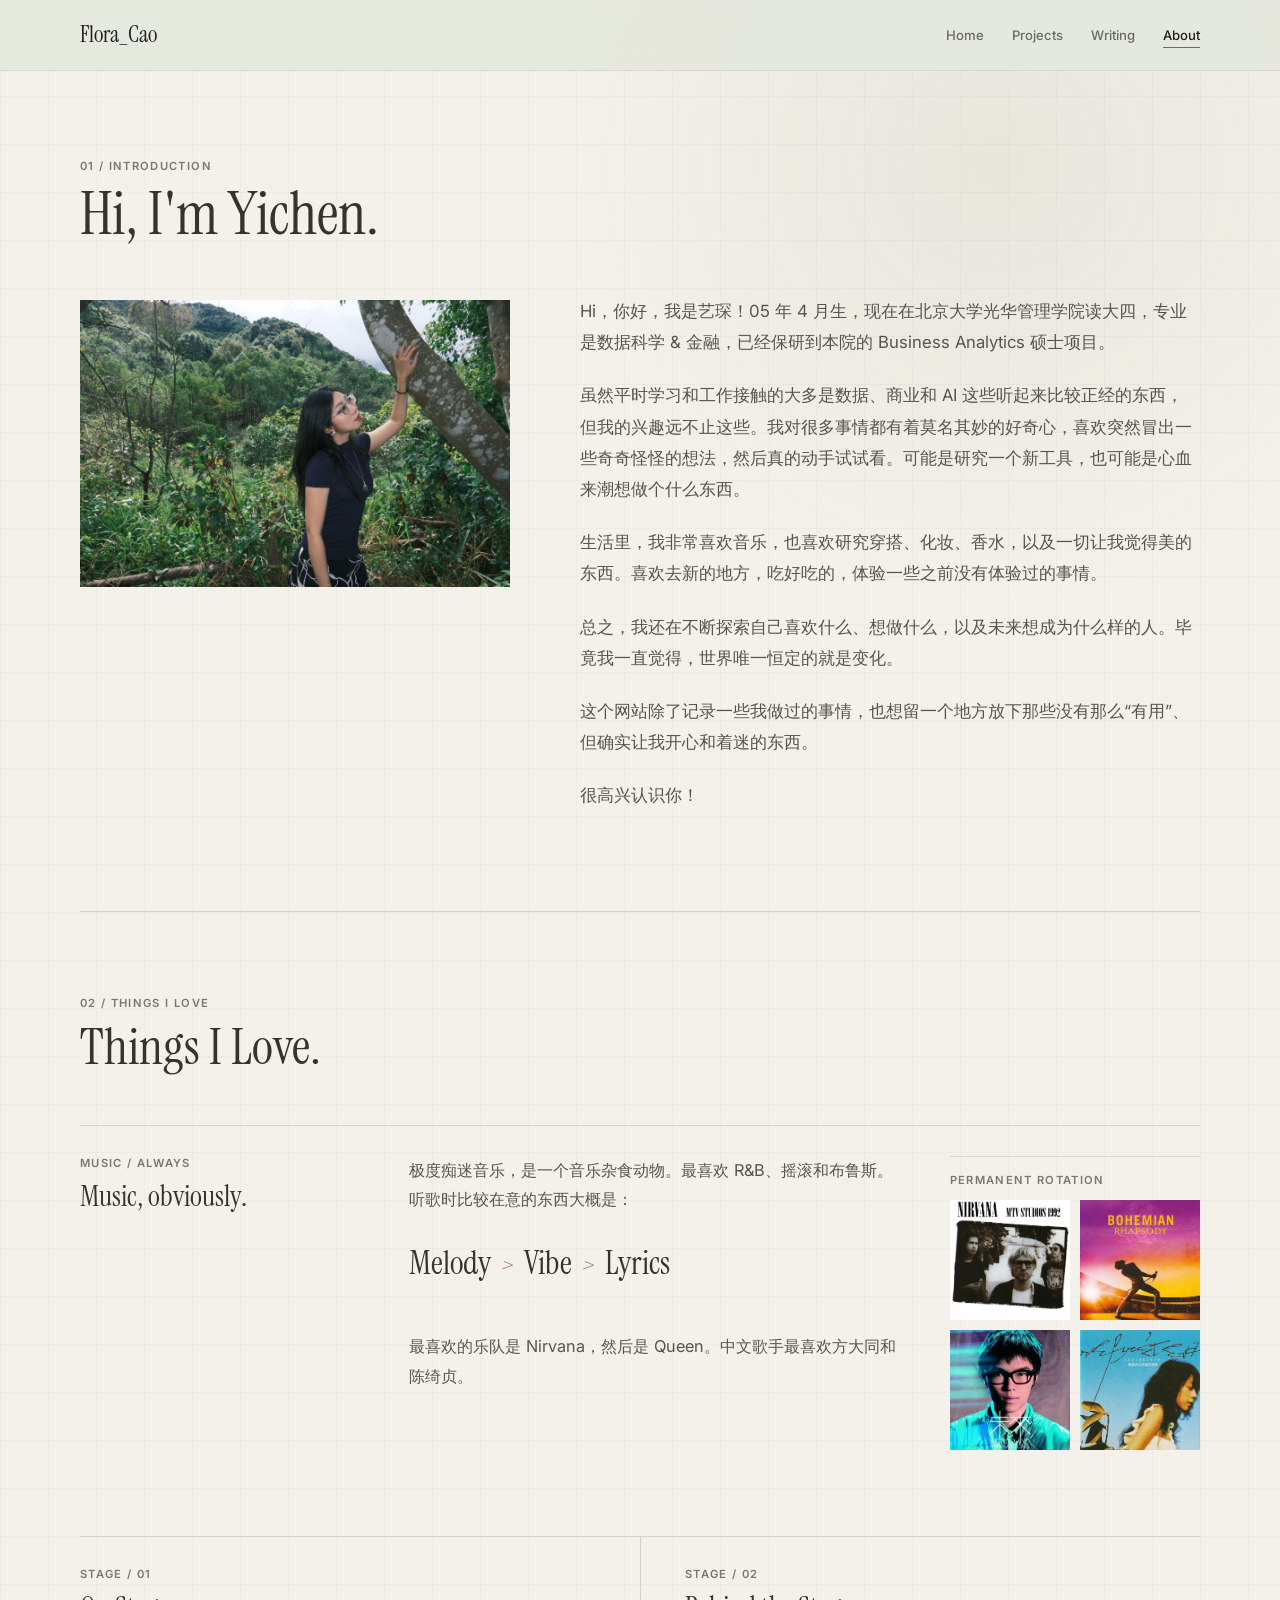
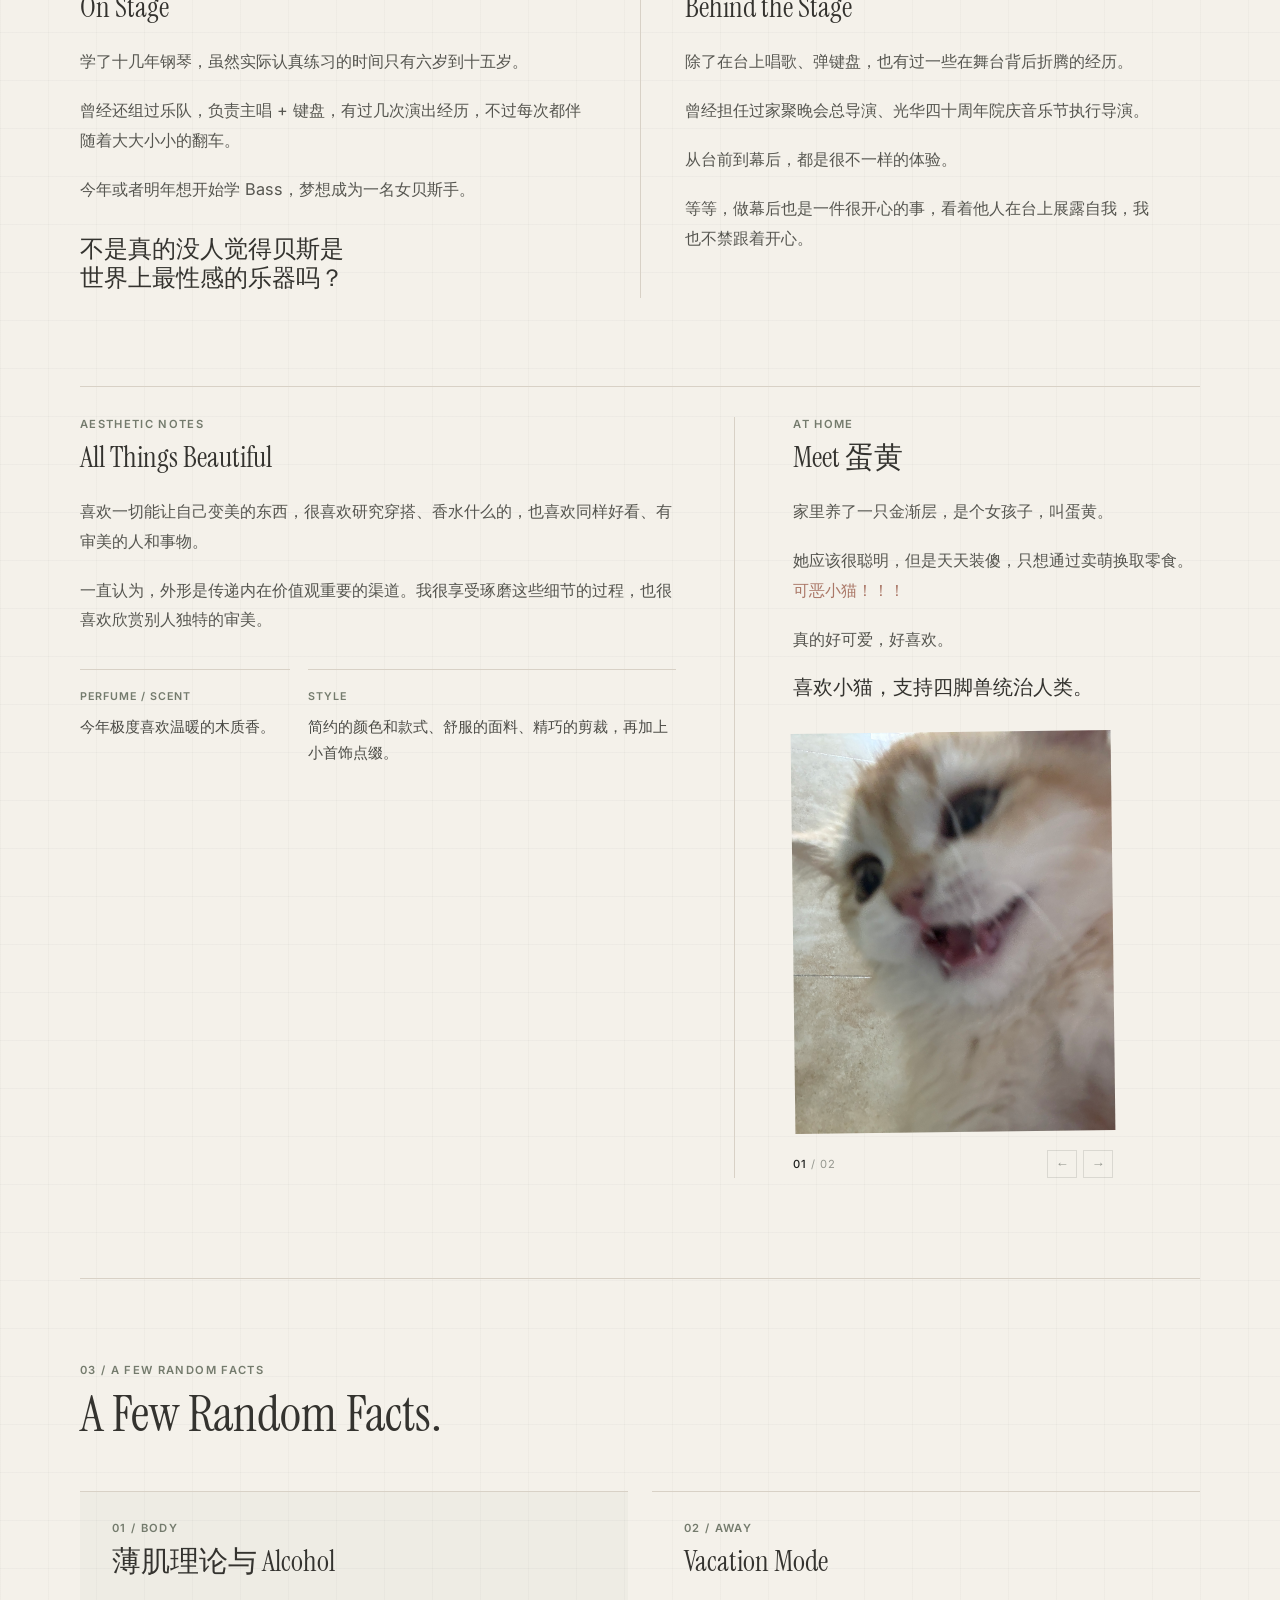
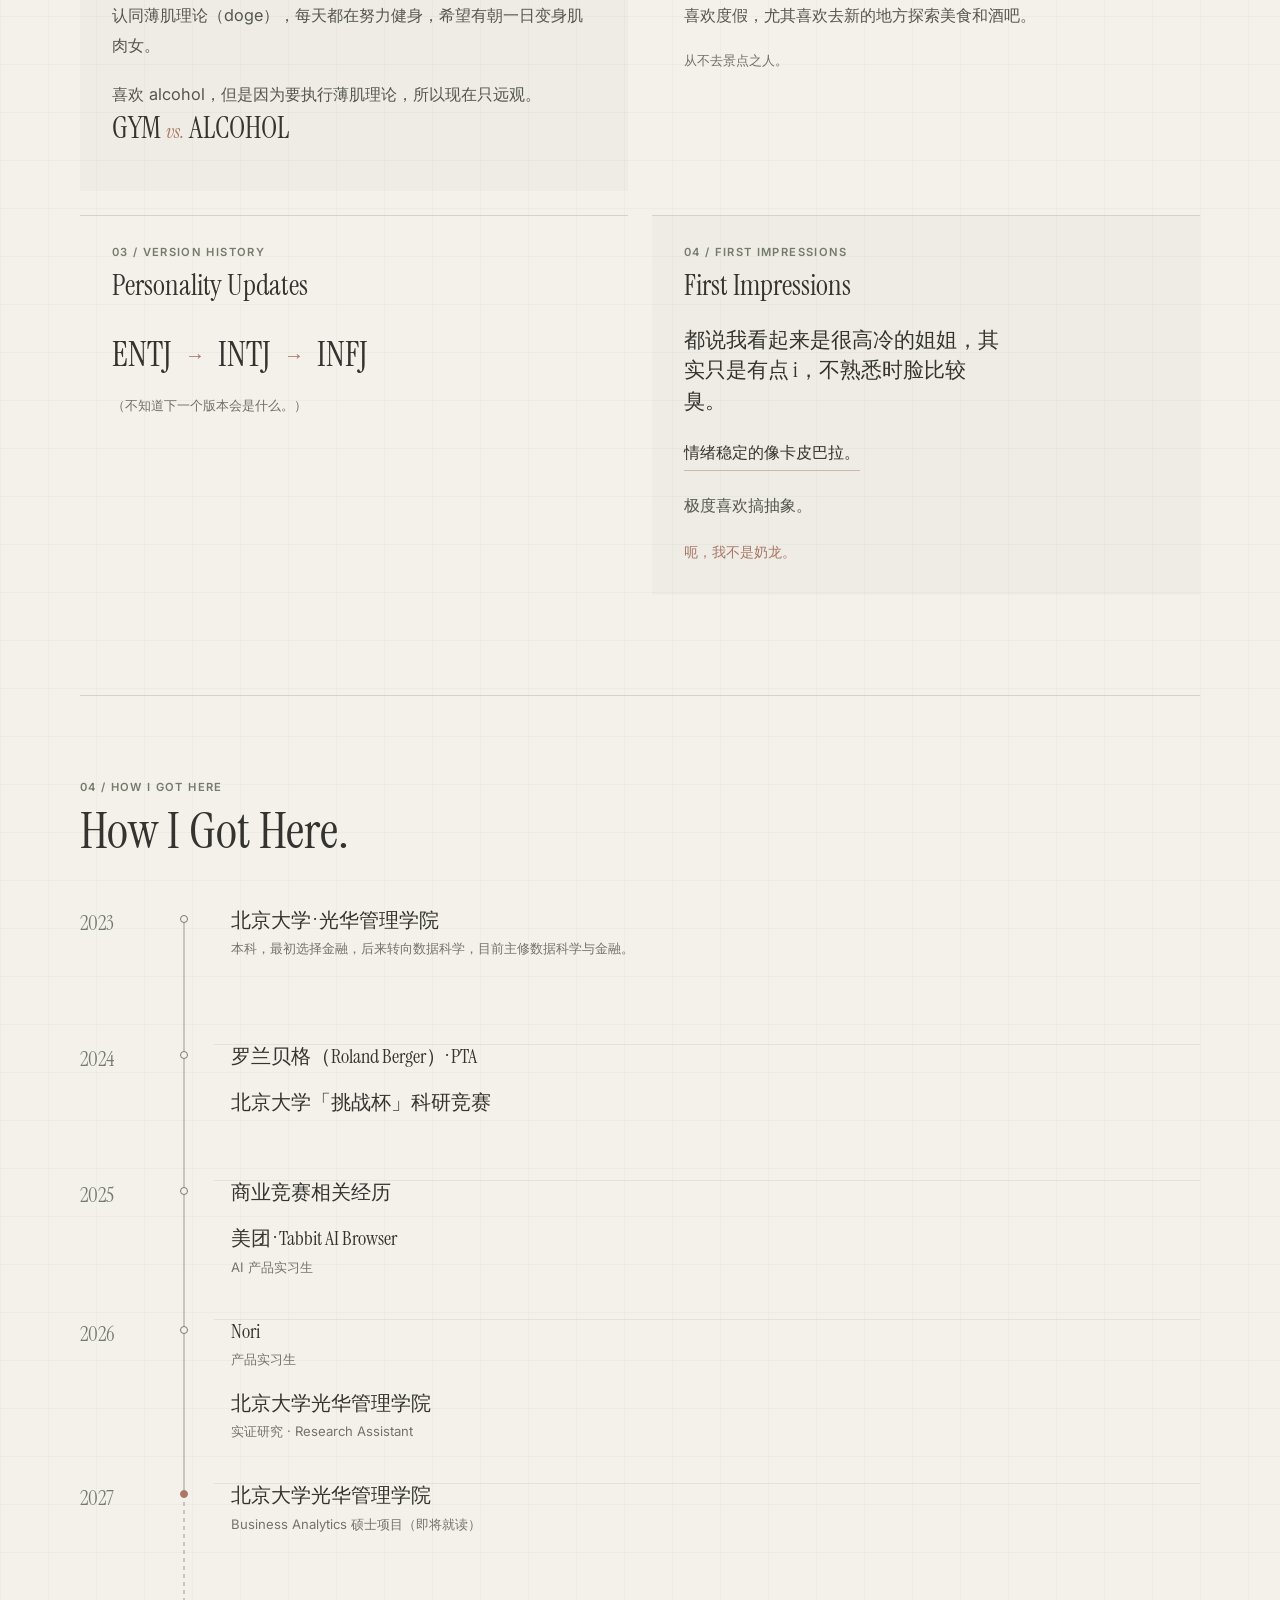
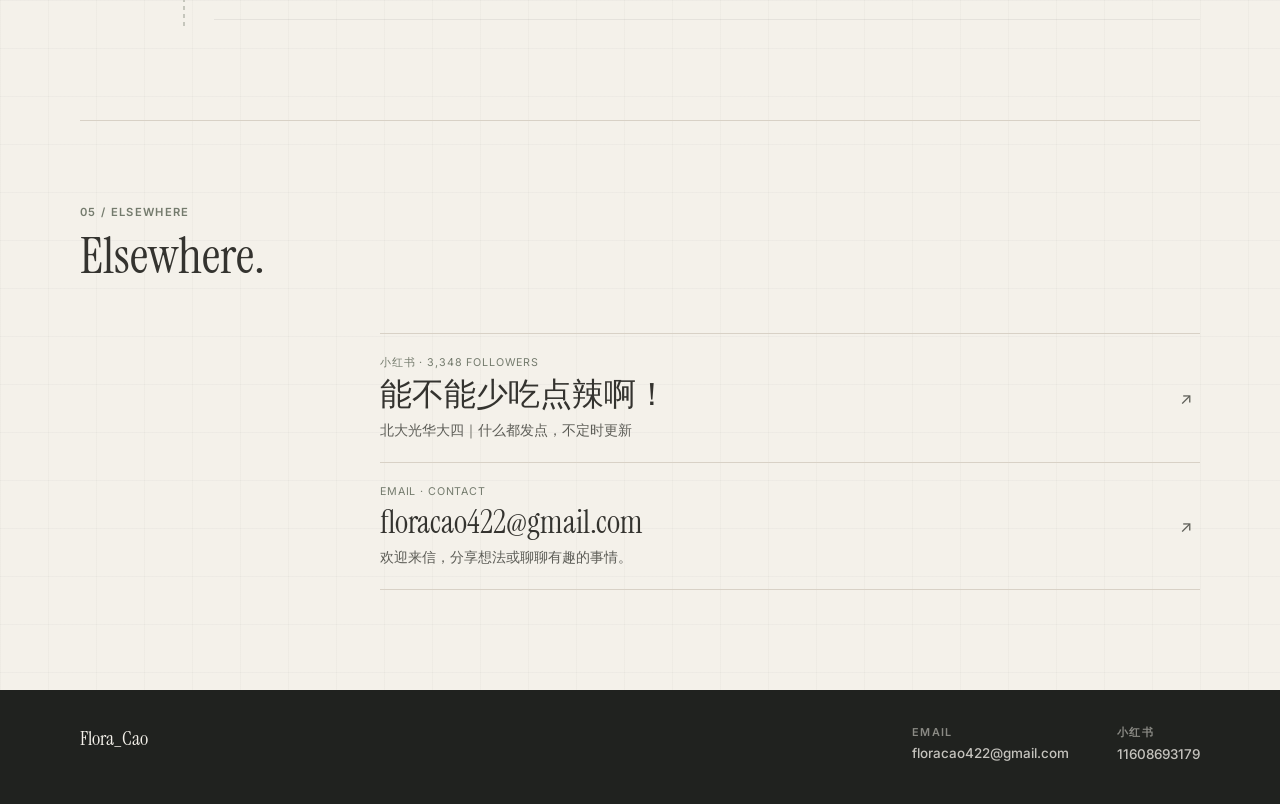
==== about/index.html @ dd3153c3 "Deploy floracc.cn" ====
<!DOCTYPE html><html lang="en"> <head><meta charset="UTF-8"><meta name="viewport" content="width=device-width, initial-scale=1.0"><meta name="generator" content="Astro v4.16.19"><title>About | Yichen Cao</title><meta name="description" content="Meet Yichen Cao: music, data, beauty, travel, and a very loved cat."><link rel="canonical" href="https://floracc.cn/about/"><meta property="og:title" content="About | Yichen Cao"><meta property="og:description" content="Meet Yichen Cao: music, data, beauty, travel, and a very loved cat."><meta property="og:type" content="website"><meta property="og:url" content="https://floracc.cn/about/"><meta name="twitter:card" content="summary_large_image"><link rel="preconnect" href="https://fonts.googleapis.com"><link rel="preconnect" href="https://fonts.gstatic.com" crossorigin><link href="https://fonts.googleapis.com/css2?family=Instrument+Serif:ital@0;1&family=Inter:wght@400;500;600&display=swap" rel="stylesheet"><link rel="stylesheet" href="/_astro/about.C0Lfsn6N.css">
<link rel="stylesheet" href="/_astro/about.BizyJ6Z-.css"><script type="module">document.querySelectorAll("[data-photo-stack]").forEach(e=>{if(e.dataset.ready)return;e.dataset.ready="true";const a=Array.from(e.querySelectorAll("[data-photo-index]")),n=e.querySelector("[data-current]");let t=0;const r=o=>{t=(o+a.length)%a.length,a.forEach((d,i)=>d.classList.toggle("active",i===t)),n&&(n.textContent=String(t+1).padStart(2,"0"))};e.querySelector(".stage")?.addEventListener("click",()=>r(t+1)),e.querySelector("[data-next]")?.addEventListener("click",()=>r(t+1)),e.querySelector("[data-previous]")?.addEventListener("click",()=>r(t-1)),e.addEventListener("keydown",o=>{o.key==="ArrowRight"&&r(t+1),o.key==="ArrowLeft"&&r(t-1)})});
</script></head> <body> <header class="site-header" data-astro-cid-3ef6ksr2> <div class="inner" data-astro-cid-3ef6ksr2> <a class="brand" href="/" aria-label="Flora Cao home" data-astro-cid-3ef6ksr2>Flora_Cao</a> <input id="nav-toggle" class="nav-toggle" type="checkbox" aria-label="Open navigation" data-astro-cid-3ef6ksr2> <label class="menu-button" for="nav-toggle" data-astro-cid-3ef6ksr2><span data-astro-cid-3ef6ksr2></span><span data-astro-cid-3ef6ksr2></span></label> <nav class="nav" aria-label="Primary navigation" data-astro-cid-3ef6ksr2> <a class="nav-link" href="/" data-astro-cid-3ef6ksr2>Home</a><a class="nav-link" href="/projects" data-astro-cid-3ef6ksr2>Projects</a><a class="nav-link" href="/notes" data-astro-cid-3ef6ksr2>Writing</a><a class="nav-link active" href="/about" data-astro-cid-3ef6ksr2>About</a> </nav> </div> </header>  <main>  <article class="about-page" data-astro-cid-kh7btl4r> <section class="page-section intro container has-photo" aria-labelledby="intro-title" data-astro-cid-kh7btl4r> <header class="section-head intro-head" data-astro-cid-kh7btl4r> <p class="section-index" data-astro-cid-kh7btl4r>01 / Introduction</p> <h1 id="intro-title" data-astro-cid-kh7btl4r>Hi, I'm Yichen.</h1> </header> <div class="intro-layout" data-astro-cid-kh7btl4r> <figure class="portrait" data-astro-cid-kh7btl4r><img src="/about/portrait.jpg" alt="艺琛在山林中的生活照" data-astro-cid-kh7btl4r></figure> <div class="intro-copy" data-astro-cid-kh7btl4r> <p data-astro-cid-kh7btl4r>Hi，你好，我是艺琛！05 年 4 月生，现在在北京大学光华管理学院读大四，专业是数据科学 &amp; 金融，已经保研到本院的 Business Analytics 硕士项目。</p> <p data-astro-cid-kh7btl4r>虽然平时学习和工作接触的大多是数据、商业和 AI 这些听起来比较正经的东西，但我的兴趣远不止这些。我对很多事情都有着莫名其妙的好奇心，喜欢突然冒出一些奇奇怪怪的想法，然后真的动手试试看。可能是研究一个新工具，也可能是心血来潮想做个什么东西。</p> <p data-astro-cid-kh7btl4r>生活里，我非常喜欢音乐，也喜欢研究穿搭、化妆、香水，以及一切让我觉得美的东西。喜欢去新的地方，吃好吃的，体验一些之前没有体验过的事情。</p> <p data-astro-cid-kh7btl4r>总之，我还在不断探索自己喜欢什么、想做什么，以及未来想成为什么样的人。毕竟我一直觉得，世界唯一恒定的就是变化。</p> <p data-astro-cid-kh7btl4r>这个网站除了记录一些我做过的事情，也想留一个地方放下那些没有那么“有用”、但确实让我开心和着迷的东西。</p> <p data-astro-cid-kh7btl4r>很高兴认识你！</p> </div> </div> </section> <section class="page-section loves container" aria-labelledby="loves-title" data-astro-cid-kh7btl4r> <header class="section-head" data-astro-cid-kh7btl4r> <p class="section-index" data-astro-cid-kh7btl4r>02 / Things I Love</p> <h2 id="loves-title" data-astro-cid-kh7btl4r>Things I Love.</h2> </header> <section class="content-group music-group" aria-labelledby="music-title" data-astro-cid-kh7btl4r> <div class="group-title" data-astro-cid-kh7btl4r><p class="sub-label" data-astro-cid-kh7btl4r>Music / Always</p><h3 id="music-title" data-astro-cid-kh7btl4r>Music, obviously.</h3></div> <div class="music-copy body-copy" data-astro-cid-kh7btl4r> <p data-astro-cid-kh7btl4r>极度痴迷音乐，是一个音乐杂食动物。最喜欢 R&amp;B、摇滚和布鲁斯。听歌时比较在意的东西大概是：</p> <p class="music-order" data-astro-cid-kh7btl4r><span data-astro-cid-kh7btl4r>Melody</span><i data-astro-cid-kh7btl4r>&gt;</i><span data-astro-cid-kh7btl4r>Vibe</span><i data-astro-cid-kh7btl4r>&gt;</i><span data-astro-cid-kh7btl4r>Lyrics</span></p> <p data-astro-cid-kh7btl4r>最喜欢的乐队是 Nirvana，然后是 Queen。中文歌手最喜欢方大同和陈绮贞。</p> </div> <div class="album-collection" aria-label="Favorite album covers" data-astro-cid-kh7btl4r> <p class="sub-label" data-astro-cid-kh7btl4r>Permanent Rotation</p> <div class="album-grid" data-astro-cid-kh7btl4r> <img src="/about/albums/nirvana-mtv-studios.jpg" alt="Nirvana MTV Studios 1992 专辑封面" loading="lazy" data-astro-cid-kh7btl4r><img src="/about/albums/queen-bohemian-rhapsody.jpg" alt="Queen Bohemian Rhapsody 专辑封面" loading="lazy" data-astro-cid-kh7btl4r><img src="/about/albums/khalil-fong-wonderland.jpg" alt="方大同《未来》专辑封面" loading="lazy" data-astro-cid-kh7btl4r><img src="/about/albums/cheer-chen-adventure.jpg" alt="陈绮贞《华丽的冒险》专辑封面" loading="lazy" data-astro-cid-kh7btl4r> </div> </div> </section> <div class="content-group stage-group" data-astro-cid-kh7btl4r> <article class="stage-story" data-astro-cid-kh7btl4r> <p class="sub-label" data-astro-cid-kh7btl4r>Stage / 01</p><h3 data-astro-cid-kh7btl4r>On Stage</h3> <div class="body-copy" data-astro-cid-kh7btl4r> <p data-astro-cid-kh7btl4r>学了十几年钢琴，虽然实际认真练习的时间只有六岁到十五岁。</p> <p data-astro-cid-kh7btl4r>曾经还组过乐队，负责主唱 + 键盘，有过几次演出经历，不过每次都伴随着大大小小的翻车。</p> <p data-astro-cid-kh7btl4r>今年或者明年想开始学 Bass，梦想成为一名女贝斯手。</p> <blockquote data-astro-cid-kh7btl4r>不是真的没人觉得贝斯是世界上最性感的乐器吗？</blockquote> </div> </article> <article class="stage-story" data-astro-cid-kh7btl4r> <p class="sub-label" data-astro-cid-kh7btl4r>Stage / 02</p><h3 data-astro-cid-kh7btl4r>Behind the Stage</h3> <div class="body-copy" data-astro-cid-kh7btl4r> <p data-astro-cid-kh7btl4r>除了在台上唱歌、弹键盘，也有过一些在舞台背后折腾的经历。</p> <p data-astro-cid-kh7btl4r>曾经担任过家聚晚会总导演、光华四十周年院庆音乐节执行导演。</p> <p data-astro-cid-kh7btl4r>从台前到幕后，都是很不一样的体验。</p> <p data-astro-cid-kh7btl4r>等等，做幕后也是一件很开心的事，看着他人在台上展露自我，我也不禁跟着开心。</p> </div> </article> </div> <div class="content-group beauty-cat-group" data-astro-cid-kh7btl4r> <section class="beauty" aria-labelledby="beauty-title" data-astro-cid-kh7btl4r> <p class="sub-label" data-astro-cid-kh7btl4r>Aesthetic Notes</p><h3 id="beauty-title" data-astro-cid-kh7btl4r>All Things Beautiful</h3> <div class="body-copy beauty-copy" data-astro-cid-kh7btl4r> <p data-astro-cid-kh7btl4r>喜欢一切能让自己变美的东西，很喜欢研究穿搭、香水什么的，也喜欢同样好看、有审美的人和事物。</p> <p data-astro-cid-kh7btl4r>一直认为，外形是传递内在价值观重要的渠道。我很享受琢磨这些细节的过程，也很喜欢欣赏别人独特的审美。</p> </div> <div class="preferences" data-astro-cid-kh7btl4r> <article class="preference" data-astro-cid-kh7btl4r><small data-astro-cid-kh7btl4r>Perfume / Scent</small><p data-astro-cid-kh7btl4r>今年极度喜欢温暖的木质香。</p></article> <article class="preference" data-astro-cid-kh7btl4r><small data-astro-cid-kh7btl4r>Style</small><p data-astro-cid-kh7btl4r>简约的颜色和款式、舒服的面料、精巧的剪裁，再加上小首饰点缀。</p></article> </div> </section> <section class="danhuang has-photo" aria-labelledby="danhuang-title" data-astro-cid-kh7btl4r> <p class="sub-label" data-astro-cid-kh7btl4r>At Home</p><h3 id="danhuang-title" data-astro-cid-kh7btl4r>Meet 蛋黄</h3> <div class="body-copy cat-copy" data-astro-cid-kh7btl4r> <p data-astro-cid-kh7btl4r>家里养了一只金渐层，是个女孩子，叫蛋黄。</p> <p data-astro-cid-kh7btl4r>她应该很聪明，但是天天装傻，只想通过卖萌换取零食。<strong class="inline-note" data-astro-cid-kh7btl4r>可恶小猫！！！</strong></p> <p data-astro-cid-kh7btl4r>真的好可爱，好喜欢。</p> <p class="cat-rule" data-astro-cid-kh7btl4r>喜欢小猫，支持四脚兽统治人类。</p> </div> <div class="cat-photos" data-astro-cid-kh7btl4r><figure class="photo-stack" data-photo-stack tabindex="-1" aria-label="蛋黄的照片" data-astro-cid-hcn5g4pi><button class="stage" type="button" aria-label="下一张蛋黄的照片" data-astro-cid-hcn5g4pi><img src="/about/danhuang-01.jpg" alt="金渐层猫咪蛋黄对着镜头张嘴的萌照" loading="eager" class="active" data-photo-index="0" data-astro-cid-hcn5g4pi><img src="/about/danhuang-02.jpg" alt="蛋黄睁着圆圆眼睛看向镜头" loading="eager" data-photo-index="1" data-astro-cid-hcn5g4pi></button><figcaption data-astro-cid-hcn5g4pi><span data-astro-cid-hcn5g4pi><b data-current data-astro-cid-hcn5g4pi>01</b> / 02</span><span class="controls" data-astro-cid-hcn5g4pi><button type="button" data-previous aria-label="上一张蛋黄的照片" data-astro-cid-hcn5g4pi>←</button><button type="button" data-next aria-label="下一张蛋黄的照片" data-astro-cid-hcn5g4pi>→</button></span></figcaption></figure></div> </section> </div> </section> <section class="page-section facts container" aria-labelledby="facts-title" data-astro-cid-kh7btl4r> <header class="section-head" data-astro-cid-kh7btl4r><p class="section-index" data-astro-cid-kh7btl4r>03 / A Few Random Facts</p><h2 id="facts-title" data-astro-cid-kh7btl4r>A Few Random Facts.</h2></header> <div class="facts-grid" data-astro-cid-kh7btl4r> <article class="fact" data-astro-cid-kh7btl4r> <p class="sub-label" data-astro-cid-kh7btl4r>01 / Body</p><h3 data-astro-cid-kh7btl4r>薄肌理论与 Alcohol</h3> <div class="body-copy" data-astro-cid-kh7btl4r><p data-astro-cid-kh7btl4r>认同薄肌理论（doge），每天都在努力健身，希望有朝一日变身肌肉女。</p><p data-astro-cid-kh7btl4r>喜欢 alcohol，但是因为要执行薄肌理论，所以现在只远观。</p></div> <p class="contrast" data-astro-cid-kh7btl4r>GYM <i data-astro-cid-kh7btl4r>vs.</i> ALCOHOL</p> </article> <article class="fact" data-astro-cid-kh7btl4r> <p class="sub-label" data-astro-cid-kh7btl4r>02 / Away</p><h3 data-astro-cid-kh7btl4r>Vacation Mode</h3> <div class="body-copy" data-astro-cid-kh7btl4r><p data-astro-cid-kh7btl4r>喜欢度假，尤其喜欢去新的地方探索美食和酒吧。</p><p class="aside-note" data-astro-cid-kh7btl4r>从不去景点之人。</p></div> </article> <article class="fact" data-astro-cid-kh7btl4r> <p class="sub-label" data-astro-cid-kh7btl4r>03 / Version History</p><h3 data-astro-cid-kh7btl4r>Personality Updates</h3> <div class="mbti" aria-label="MBTI version history" data-astro-cid-kh7btl4r><span data-astro-cid-kh7btl4r>ENTJ</span><i data-astro-cid-kh7btl4r>→</i><span data-astro-cid-kh7btl4r>INTJ</span><i data-astro-cid-kh7btl4r>→</i><span data-astro-cid-kh7btl4r>INFJ</span></div> <p class="aside-note" data-astro-cid-kh7btl4r>（不知道下一个版本会是什么。）</p> </article> <article class="fact" data-astro-cid-kh7btl4r> <p class="sub-label" data-astro-cid-kh7btl4r>04 / First Impressions</p><h3 data-astro-cid-kh7btl4r>First Impressions</h3> <p class="big-fact" data-astro-cid-kh7btl4r>都说我看起来是很高冷的姐姐，其实只是有点 i，不熟悉时脸比较臭。</p> <div class="body-copy" data-astro-cid-kh7btl4r><p class="calm" data-astro-cid-kh7btl4r>情绪稳定的像卡皮巴拉。</p><p data-astro-cid-kh7btl4r>极度喜欢搞抽象。</p><p class="aside-note clay-note" data-astro-cid-kh7btl4r>呃，我不是奶龙。</p></div> </article> </div> </section> <section class="page-section journey container" aria-labelledby="journey-title" data-astro-cid-kh7btl4r> <header class="section-head" data-astro-cid-kh7btl4r><p class="section-index" data-astro-cid-kh7btl4r>04 / How I Got Here</p><h2 id="journey-title" data-astro-cid-kh7btl4r>How I Got Here.</h2></header> <ol class="timeline" data-astro-cid-kh7btl4r> <li data-astro-cid-kh7btl4r> <time data-astro-cid-kh7btl4r>2023</time><div class="axis" data-astro-cid-kh7btl4r><span data-astro-cid-kh7btl4r></span></div> <div class="timeline-entries" data-astro-cid-kh7btl4r><div class="timeline-entry" data-astro-cid-kh7btl4r><strong data-astro-cid-kh7btl4r>北京大学 · 光华管理学院</strong><span data-astro-cid-kh7btl4r>本科，最初选择金融，后来转向数据科学，目前主修数据科学与金融。</span></div></div> </li><li data-astro-cid-kh7btl4r> <time data-astro-cid-kh7btl4r>2024</time><div class="axis" data-astro-cid-kh7btl4r><span data-astro-cid-kh7btl4r></span></div> <div class="timeline-entries" data-astro-cid-kh7btl4r><div class="timeline-entry" data-astro-cid-kh7btl4r><strong data-astro-cid-kh7btl4r>罗兰贝格（Roland Berger）· PTA</strong></div><div class="timeline-entry" data-astro-cid-kh7btl4r><strong data-astro-cid-kh7btl4r>北京大学「挑战杯」科研竞赛</strong></div></div> </li><li data-astro-cid-kh7btl4r> <time data-astro-cid-kh7btl4r>2025</time><div class="axis" data-astro-cid-kh7btl4r><span data-astro-cid-kh7btl4r></span></div> <div class="timeline-entries" data-astro-cid-kh7btl4r><div class="timeline-entry" data-astro-cid-kh7btl4r><strong data-astro-cid-kh7btl4r>商业竞赛相关经历</strong></div><div class="timeline-entry" data-astro-cid-kh7btl4r><strong data-astro-cid-kh7btl4r>美团 · Tabbit AI Browser</strong><span data-astro-cid-kh7btl4r>AI 产品实习生</span></div></div> </li><li data-astro-cid-kh7btl4r> <time data-astro-cid-kh7btl4r>2026</time><div class="axis" data-astro-cid-kh7btl4r><span data-astro-cid-kh7btl4r></span></div> <div class="timeline-entries" data-astro-cid-kh7btl4r><div class="timeline-entry" data-astro-cid-kh7btl4r><strong data-astro-cid-kh7btl4r>Nori</strong><span data-astro-cid-kh7btl4r>产品实习生</span></div><div class="timeline-entry" data-astro-cid-kh7btl4r><strong data-astro-cid-kh7btl4r>北京大学光华管理学院</strong><span data-astro-cid-kh7btl4r>实证研究 · Research Assistant</span></div></div> </li><li class="future" data-astro-cid-kh7btl4r> <time data-astro-cid-kh7btl4r>2027</time><div class="axis" data-astro-cid-kh7btl4r><span data-astro-cid-kh7btl4r></span></div> <div class="timeline-entries" data-astro-cid-kh7btl4r><div class="timeline-entry" data-astro-cid-kh7btl4r><strong data-astro-cid-kh7btl4r>北京大学光华管理学院</strong><span data-astro-cid-kh7btl4r>Business Analytics 硕士项目（即将就读）</span></div></div> </li> </ol> </section> <section class="page-section elsewhere container" aria-labelledby="elsewhere-title" data-astro-cid-kh7btl4r> <header class="section-head" data-astro-cid-kh7btl4r><p class="section-index" data-astro-cid-kh7btl4r>05 / Elsewhere</p><h2 id="elsewhere-title" data-astro-cid-kh7btl4r>Elsewhere.</h2></header> <div class="contact-list" data-astro-cid-kh7btl4r> <a href="https://xhslink.cn/o/1gi1os776d2" target="_blank" rel="noopener noreferrer" aria-label="在小红书查看能不能少吃点辣啊！的主页" data-astro-cid-kh7btl4r><span data-astro-cid-kh7btl4r><small data-astro-cid-kh7btl4r>小红书 · 3,348 followers</small><strong data-astro-cid-kh7btl4r>能不能少吃点辣啊！</strong><em data-astro-cid-kh7btl4r>北大光华大四｜什么都发点，不定时更新</em></span><i aria-hidden="true" data-astro-cid-kh7btl4r>↗</i></a> <a href="mailto:floracao422@gmail.com" aria-label="发送邮件到 floracao422@gmail.com" data-astro-cid-kh7btl4r><span data-astro-cid-kh7btl4r><small data-astro-cid-kh7btl4r>Email · Contact</small><strong data-astro-cid-kh7btl4r>floracao422@gmail.com</strong><em data-astro-cid-kh7btl4r>欢迎来信，分享想法或聊聊有趣的事情。</em></span><i aria-hidden="true" data-astro-cid-kh7btl4r>↗</i></a> </div> </section> </article>  </main> <footer class="site-footer" data-astro-cid-sz7xmlte> <div class="inner" data-astro-cid-sz7xmlte> <p data-astro-cid-sz7xmlte>Flora_Cao</p> <div class="contacts" aria-label="Contact links" data-astro-cid-sz7xmlte> <a href="mailto:floracao422@gmail.com" data-astro-cid-sz7xmlte> <span data-astro-cid-sz7xmlte>Email</span> <strong data-astro-cid-sz7xmlte>floracao422@gmail.com</strong> </a> <a href="https://xhslink.cn/o/1gi1os776d2" target="_blank" rel="noopener noreferrer" data-astro-cid-sz7xmlte> <span data-astro-cid-sz7xmlte>小红书</span> <strong data-astro-cid-sz7xmlte>11608693179</strong> </a> </div> </div> </footer>  </body></html>
---- _astro/about.C0Lfsn6N.css ----
.photo-stack[data-astro-cid-hcn5g4pi]{margin:0}.stage[data-astro-cid-hcn5g4pi]{position:relative;width:100%;aspect-ratio:4 / 5;padding:0;border:0;background:transparent;cursor:pointer}img[data-astro-cid-hcn5g4pi]{position:absolute;inset:0;width:100%;height:100%;object-fit:cover;opacity:0;transform:translate(8px,4px) rotate(1.2deg);transition:opacity .22s ease,transform .22s ease}img[data-astro-cid-hcn5g4pi].active{z-index:1;opacity:1;transform:translate(0) rotate(-.7deg)}figcaption[data-astro-cid-hcn5g4pi]{display:flex;align-items:center;justify-content:space-between;margin-top:14px;color:var(--text-tertiary);font-size:.7rem;letter-spacing:.08em}figcaption[data-astro-cid-hcn5g4pi] b[data-astro-cid-hcn5g4pi]{color:var(--text-primary);font-weight:500}.controls[data-astro-cid-hcn5g4pi]{display:flex;gap:6px}.controls[data-astro-cid-hcn5g4pi] button[data-astro-cid-hcn5g4pi]{width:30px;height:28px;border:1px solid var(--line);background:transparent;color:inherit;cursor:pointer;transition:color .18s ease,border-color .18s ease}.controls[data-astro-cid-hcn5g4pi] button[data-astro-cid-hcn5g4pi]:hover,.controls[data-astro-cid-hcn5g4pi] button[data-astro-cid-hcn5g4pi]:focus-visible,.stage[data-astro-cid-hcn5g4pi]:focus-visible{color:var(--text-primary);border-color:var(--accent);outline:none}@media (prefers-reduced-motion: reduce){img[data-astro-cid-hcn5g4pi]{transition:none}}.about-page[data-astro-cid-kh7btl4r]{--paper:#f5f1e9;--ink:#34332f;--sage:#747b6d;--clay:#aa7767;--divider:#d8d1c6;--panel:rgba(133,140,124,.055);color:var(--ink);overflow:hidden}.about-page[data-astro-cid-kh7btl4r] [data-astro-cid-kh7btl4r]:is(h1,h2,h3,blockquote,.music-order,.contrast,.mbti,.timeline time,.timeline-entry strong,.contact-list strong){font-family:var(--font-serif);font-weight:400}.about-page[data-astro-cid-kh7btl4r] [data-astro-cid-kh7btl4r]:is(h1,h2,h3,p){margin-top:0}.page-section[data-astro-cid-kh7btl4r]{padding:84px 0 100px;border-top:1px solid var(--divider)}.intro[data-astro-cid-kh7btl4r]{padding-top:88px;border-top:0}.section-head[data-astro-cid-kh7btl4r]{display:block;margin-bottom:52px}.section-index[data-astro-cid-kh7btl4r],.sub-label[data-astro-cid-kh7btl4r]{color:var(--sage);font-size:.7rem;font-weight:600;letter-spacing:.12em;text-transform:uppercase}.section-index[data-astro-cid-kh7btl4r]{margin-bottom:11px}.section-head[data-astro-cid-kh7btl4r] [data-astro-cid-kh7btl4r]:is(h1,h2){margin:0;font-size:clamp(2.45rem,4vw,3.35rem);line-height:1}.intro-head[data-astro-cid-kh7btl4r] [data-astro-cid-kh7btl4r]:is(h1,h2){font-size:clamp(2.85rem,4.7vw,3.8rem)}h3[data-astro-cid-kh7btl4r]{margin:9px 0 24px;font-size:clamp(1.55rem,2.25vw,1.95rem);line-height:1.08}.body-copy[data-astro-cid-kh7btl4r]{color:#565650;font-size:1.02rem;line-height:1.82}.body-copy[data-astro-cid-kh7btl4r] p[data-astro-cid-kh7btl4r]{margin-bottom:1.18em}.body-copy[data-astro-cid-kh7btl4r] p[data-astro-cid-kh7btl4r]:last-child{margin-bottom:0}.content-group[data-astro-cid-kh7btl4r]{border-top:1px solid var(--divider)}.intro-layout[data-astro-cid-kh7btl4r]{display:grid;grid-template-columns:minmax(100px,.22fr) minmax(0,1fr);gap:42px}.intro-copy[data-astro-cid-kh7btl4r]{grid-column:2;max-width:820px;color:#55554f;font-size:1.05rem;line-height:1.86}.intro-copy[data-astro-cid-kh7btl4r] p[data-astro-cid-kh7btl4r]{margin-bottom:1.3em}.intro-copy[data-astro-cid-kh7btl4r] p[data-astro-cid-kh7btl4r]:last-child{margin-bottom:0}.portrait[data-astro-cid-kh7btl4r]{grid-column:1;grid-row:1;max-width:430px;margin:4px 0 0}.portrait[data-astro-cid-kh7btl4r] img[data-astro-cid-kh7btl4r]{width:100%;aspect-ratio:3 / 2;object-fit:cover;object-position:62% center}.intro[data-astro-cid-kh7btl4r].has-photo .intro-layout[data-astro-cid-kh7btl4r]{grid-template-columns:minmax(300px,.72fr) minmax(0,1fr);gap:54px;align-items:start}.music-group[data-astro-cid-kh7btl4r]{display:grid;grid-template-columns:.66fr 1.15fr .58fr;gap:44px;padding-top:30px}.music-copy[data-astro-cid-kh7btl4r]{max-width:58ch}.music-order[data-astro-cid-kh7btl4r]{display:flex;align-items:baseline;gap:10px;margin:27px 0;color:var(--ink);font-size:clamp(1.55rem,2.55vw,2.05rem);white-space:nowrap}.music-order[data-astro-cid-kh7btl4r] i[data-astro-cid-kh7btl4r]{color:var(--clay);font-size:.72em;font-style:italic}.album-collection[data-astro-cid-kh7btl4r]{border-top:1px solid var(--divider)}.album-collection[data-astro-cid-kh7btl4r]>.sub-label[data-astro-cid-kh7btl4r]{margin:16px 0 13px}.album-grid[data-astro-cid-kh7btl4r]{display:grid;grid-template-columns:repeat(2,1fr);gap:10px}.album-grid[data-astro-cid-kh7btl4r] img[data-astro-cid-kh7btl4r]{width:100%;aspect-ratio:1;object-fit:cover;transition:opacity .18s ease}.album-grid[data-astro-cid-kh7btl4r]:hover img[data-astro-cid-kh7btl4r]:not(:hover){opacity:.72}.stage-group[data-astro-cid-kh7btl4r]{display:grid;grid-template-columns:1fr 1fr;margin-top:86px}.stage-story[data-astro-cid-kh7btl4r]{padding:30px 44px 4px 0}.stage-story[data-astro-cid-kh7btl4r]+.stage-story[data-astro-cid-kh7btl4r]{padding-left:44px;border-left:1px solid var(--divider)}.stage-story[data-astro-cid-kh7btl4r] .body-copy[data-astro-cid-kh7btl4r]{max-width:55ch}blockquote[data-astro-cid-kh7btl4r]{margin:30px 0 0;max-width:24ch;color:var(--ink);font-size:1.48rem;line-height:1.25}.beauty-cat-group[data-astro-cid-kh7btl4r]{display:grid;grid-template-columns:minmax(0,1.45fr) minmax(280px,.9fr);gap:58px;margin-top:88px;padding-top:30px}.beauty[data-astro-cid-kh7btl4r]{padding-right:58px;border-right:1px solid var(--divider)}.beauty-copy[data-astro-cid-kh7btl4r]{max-width:62ch}.preferences[data-astro-cid-kh7btl4r]{display:grid;grid-template-columns:.8fr 1.4fr;gap:18px;margin-top:34px}.preference[data-astro-cid-kh7btl4r]{padding-top:14px;border-top:1px solid var(--divider)}.preference[data-astro-cid-kh7btl4r] small[data-astro-cid-kh7btl4r]{color:var(--sage);font-size:.67rem;font-weight:600;letter-spacing:.09em;text-transform:uppercase}.preference[data-astro-cid-kh7btl4r] p[data-astro-cid-kh7btl4r]{margin:10px 0 0;color:#4b4b46;font-size:.94rem;line-height:1.7}.cat-copy[data-astro-cid-kh7btl4r]{max-width:43ch}.inline-note[data-astro-cid-kh7btl4r]{color:var(--clay);font-weight:500}.cat-rule[data-astro-cid-kh7btl4r]{color:var(--ink);font-family:var(--font-serif);font-size:1.25rem;line-height:1.3}.cat-photos[data-astro-cid-kh7btl4r]{max-width:320px;margin-top:32px}.facts-grid[data-astro-cid-kh7btl4r]{display:grid;grid-template-columns:1fr 1fr;gap:24px}.fact[data-astro-cid-kh7btl4r]{min-height:300px;padding:29px 32px 32px;border-top:1px solid var(--divider);background:var(--panel)}.fact[data-astro-cid-kh7btl4r]:nth-child(2),.fact[data-astro-cid-kh7btl4r]:nth-child(3){background:transparent}.fact[data-astro-cid-kh7btl4r] .body-copy[data-astro-cid-kh7btl4r]{max-width:54ch}.contrast[data-astro-cid-kh7btl4r]{margin:36px 0 0;color:var(--ink);font-size:1.85rem}.contrast[data-astro-cid-kh7btl4r] i[data-astro-cid-kh7btl4r]{color:var(--clay);font-size:.68em}.aside-note[data-astro-cid-kh7btl4r]{color:#6f7069;font-size:.83rem;line-height:1.65}.mbti[data-astro-cid-kh7btl4r]{display:flex;gap:13px;align-items:center;margin:31px 0 18px;color:var(--ink);font-size:clamp(1.65rem,2.7vw,2.25rem)}.mbti[data-astro-cid-kh7btl4r] i[data-astro-cid-kh7btl4r]{color:var(--clay);font-size:.58em;font-style:normal}.big-fact[data-astro-cid-kh7btl4r]{max-width:32ch;color:var(--ink);font-family:var(--font-serif);font-size:1.34rem;line-height:1.42}.calm[data-astro-cid-kh7btl4r]{width:fit-content;padding-bottom:3px;border-bottom:1px solid rgba(170,119,103,.45);color:var(--ink)}.clay-note[data-astro-cid-kh7btl4r]{margin-top:28px;color:var(--clay);font-size:.9rem}.timeline[data-astro-cid-kh7btl4r]{margin:0;padding:0;list-style:none}.timeline[data-astro-cid-kh7btl4r]>li[data-astro-cid-kh7btl4r]{display:grid;grid-template-columns:74px 26px 1fr;gap:17px;min-height:136px}.timeline[data-astro-cid-kh7btl4r] time[data-astro-cid-kh7btl4r]{color:var(--sage);font-size:1.3rem}.axis[data-astro-cid-kh7btl4r]{position:relative;display:flex;justify-content:center}.axis[data-astro-cid-kh7btl4r]:after{content:"";position:absolute;top:10px;bottom:-10px;width:1.5px;background:#c5c6bc}.axis[data-astro-cid-kh7btl4r] span[data-astro-cid-kh7btl4r]{position:relative;z-index:1;width:8px;height:8px;margin-top:6px;border:1px solid var(--sage);border-radius:50%;background:var(--paper)}.timeline[data-astro-cid-kh7btl4r] li[data-astro-cid-kh7btl4r].future .axis[data-astro-cid-kh7btl4r]:after{background:repeating-linear-gradient(to bottom,#c5c6bc 0 4px,transparent 4px 8px)}.timeline[data-astro-cid-kh7btl4r] li[data-astro-cid-kh7btl4r].future .axis[data-astro-cid-kh7btl4r] span[data-astro-cid-kh7btl4r]{background:var(--clay);border-color:var(--clay)}.timeline-entries[data-astro-cid-kh7btl4r]{display:grid;align-content:start;gap:22px;padding:0 0 41px 17px;border-bottom:1px solid var(--line-soft)}.timeline-entry[data-astro-cid-kh7btl4r] strong[data-astro-cid-kh7btl4r],.timeline-entry[data-astro-cid-kh7btl4r] span[data-astro-cid-kh7btl4r]{display:block}.timeline-entry[data-astro-cid-kh7btl4r] strong[data-astro-cid-kh7btl4r]{color:var(--ink);font-size:1.23rem;font-weight:400;line-height:1.25}.timeline-entry[data-astro-cid-kh7btl4r] span[data-astro-cid-kh7btl4r]{margin-top:6px;color:#73736c;font-size:.82rem;line-height:1.5}.contact-list[data-astro-cid-kh7btl4r]{max-width:820px;margin-left:auto}.contact-list[data-astro-cid-kh7btl4r] a[data-astro-cid-kh7btl4r]{display:grid;grid-template-columns:1fr 20px;gap:20px;align-items:center;padding:22px 0;border-top:1px solid var(--divider)}.contact-list[data-astro-cid-kh7btl4r] a[data-astro-cid-kh7btl4r]:last-child{border-bottom:1px solid var(--divider)}.contact-list[data-astro-cid-kh7btl4r] [data-astro-cid-kh7btl4r]:is(small,strong,em){display:block}.contact-list[data-astro-cid-kh7btl4r] small[data-astro-cid-kh7btl4r]{margin-bottom:7px;color:var(--sage);font-size:.67rem;letter-spacing:.08em;text-transform:uppercase}.contact-list[data-astro-cid-kh7btl4r] strong[data-astro-cid-kh7btl4r]{overflow-wrap:anywhere;font-size:clamp(1.4rem,2.7vw,2rem);line-height:1.1;transition:transform .18s ease}.contact-list[data-astro-cid-kh7btl4r] em[data-astro-cid-kh7btl4r]{margin-top:8px;color:#5d5d57;font-size:.88rem;font-style:normal}.contact-list[data-astro-cid-kh7btl4r] i[data-astro-cid-kh7btl4r]{color:#5d5d57;font-style:normal;transition:transform .18s ease}.contact-list[data-astro-cid-kh7btl4r] a[data-astro-cid-kh7btl4r]:hover [data-astro-cid-kh7btl4r]:is(strong,i),.contact-list[data-astro-cid-kh7btl4r] a[data-astro-cid-kh7btl4r]:focus-visible [data-astro-cid-kh7btl4r]:is(strong,i){transform:translate(3px,-1px)}.contact-list[data-astro-cid-kh7btl4r] a[data-astro-cid-kh7btl4r]:focus-visible{outline:1px solid var(--sage);outline-offset:5px}@media (max-width:900px){.page-section[data-astro-cid-kh7btl4r]{padding:72px 0 86px}.intro[data-astro-cid-kh7btl4r]{padding-top:70px}.intro-layout[data-astro-cid-kh7btl4r]{grid-template-columns:minmax(70px,.15fr) minmax(0,1fr);gap:30px}.intro[data-astro-cid-kh7btl4r].has-photo .intro-layout[data-astro-cid-kh7btl4r]{grid-template-columns:minmax(250px,.55fr) minmax(0,1fr);gap:36px}.music-group[data-astro-cid-kh7btl4r]{grid-template-columns:.68fr 1.32fr}.album-collection[data-astro-cid-kh7btl4r]{grid-column:2;max-width:430px}.beauty-cat-group[data-astro-cid-kh7btl4r]{grid-template-columns:1.2fr .8fr;gap:38px}.beauty[data-astro-cid-kh7btl4r]{padding-right:38px}.preferences[data-astro-cid-kh7btl4r]{grid-template-columns:1fr;gap:18px}}@media (max-width:640px){.page-section[data-astro-cid-kh7btl4r]{padding:62px 0 74px}.intro[data-astro-cid-kh7btl4r]{padding-top:58px}.section-head[data-astro-cid-kh7btl4r]{margin-bottom:40px}.section-head[data-astro-cid-kh7btl4r] [data-astro-cid-kh7btl4r]:is(h1,h2),.intro-head[data-astro-cid-kh7btl4r] [data-astro-cid-kh7btl4r]:is(h1,h2){font-size:clamp(2.45rem,12vw,3rem)}.intro-layout[data-astro-cid-kh7btl4r],.intro[data-astro-cid-kh7btl4r].has-photo .intro-layout[data-astro-cid-kh7btl4r]{display:block}.portrait[data-astro-cid-kh7btl4r]{width:100%;max-width:430px;margin:0 0 34px}.intro-copy[data-astro-cid-kh7btl4r],.body-copy[data-astro-cid-kh7btl4r]{font-size:1rem;line-height:1.78}.music-group[data-astro-cid-kh7btl4r],.stage-group[data-astro-cid-kh7btl4r],.beauty-cat-group[data-astro-cid-kh7btl4r],.facts-grid[data-astro-cid-kh7btl4r]{grid-template-columns:1fr}.music-group[data-astro-cid-kh7btl4r]{gap:30px}.album-collection[data-astro-cid-kh7btl4r]{grid-column:1;max-width:360px}.stage-group[data-astro-cid-kh7btl4r]{margin-top:64px}.stage-story[data-astro-cid-kh7btl4r]{padding:27px 0 38px}.stage-story[data-astro-cid-kh7btl4r]+.stage-story[data-astro-cid-kh7btl4r]{padding:27px 0 4px;border-top:1px solid var(--divider);border-left:0}.beauty-cat-group[data-astro-cid-kh7btl4r]{gap:56px;margin-top:64px}.beauty[data-astro-cid-kh7btl4r]{padding-right:0;border-right:0}.danhuang[data-astro-cid-kh7btl4r]{padding-top:28px;border-top:1px solid var(--divider)}.fact[data-astro-cid-kh7btl4r]{min-height:0;padding:26px 22px 30px}.timeline[data-astro-cid-kh7btl4r]>li[data-astro-cid-kh7btl4r]{grid-template-columns:56px 20px 1fr;gap:9px;min-height:140px}.timeline-entries[data-astro-cid-kh7btl4r]{padding-left:8px}}
---- _astro/about.BizyJ6Z-.css ----
:root{--bg: #f4f1ea;--surface: #f8f6f1;--text-primary: #20211f;--text-secondary: #686a64;--text-tertiary: #95978f;--line: rgba(32, 33, 31, .12);--line-soft: rgba(32, 33, 31, .07);--accent: #667255;--accent-soft: #dde1d5;--dark: #20221f;--font-serif: "Instrument Serif", "Noto Serif SC", "Songti SC", "STSong", serif;--font-sans: Inter, Geist, Manrope, -apple-system, BlinkMacSystemFont, "Segoe UI", sans-serif;--content: min(1120px, calc(100vw - 40px) )}*{box-sizing:border-box}html{background:var(--bg);color:var(--text-primary);font-family:var(--font-sans);scroll-behavior:smooth}body{margin:0;min-height:100vh;background:linear-gradient(rgba(32,33,31,.028) 1px,transparent 1px),linear-gradient(90deg,rgba(32,33,31,.022) 1px,transparent 1px),var(--bg);background-size:48px 48px}body:before{content:"";position:fixed;inset:0;pointer-events:none;background:radial-gradient(circle at 78% 18%,rgba(102,114,85,.1),transparent 28rem);opacity:.8}a{color:inherit;text-decoration:none}img,svg{display:block;max-width:100%}main{min-height:calc(100vh - 78px)}::selection{background:var(--accent-soft)}.container{width:var(--content);margin-inline:auto}.eyebrow{color:var(--text-tertiary);font-size:.71rem;font-weight:600;letter-spacing:.14em;text-transform:uppercase}.section{padding:76px 0;border-top:1px solid var(--line-soft)}.section-head{display:flex;align-items:end;justify-content:space-between;gap:24px;margin-bottom:28px}.section-title{margin:0;font-family:var(--font-serif);font-size:clamp(2.2rem,4vw,4.2rem);font-weight:400;line-height:.95}.muted{color:var(--text-secondary)}.arrow{display:inline-block;transition:transform .22s ease}@media (prefers-reduced-motion: reduce){*,*:before,*:after{animation-duration:.001ms!important;animation-iteration-count:1!important;scroll-behavior:auto!important;transition-duration:.001ms!important}}@media (max-width: 720px){:root{--content: min(100vw - 28px, 1120px)}.section{padding:54px 0}.section-head{display:block}}.site-footer[data-astro-cid-sz7xmlte]{position:relative;border-top:1px solid var(--dark);background:var(--dark);color:var(--bg)}.inner[data-astro-cid-sz7xmlte]{width:var(--content);margin-inline:auto;display:grid;grid-template-columns:1fr auto;gap:48px;align-items:start;padding:34px 0 42px}p[data-astro-cid-sz7xmlte]{margin:0;font-family:var(--font-serif);font-size:1.25rem}.contacts[data-astro-cid-sz7xmlte]{display:flex;gap:48px}a[data-astro-cid-sz7xmlte] span[data-astro-cid-sz7xmlte],a[data-astro-cid-sz7xmlte] strong[data-astro-cid-sz7xmlte]{display:block}a[data-astro-cid-sz7xmlte] span[data-astro-cid-sz7xmlte]{margin-bottom:6px;color:#f4f1ea80;font-size:.68rem;font-weight:600;letter-spacing:.12em;text-transform:uppercase}a[data-astro-cid-sz7xmlte] strong[data-astro-cid-sz7xmlte]{color:#f4f1eac7;font-size:.84rem;font-weight:500;transition:color .18s ease}a[data-astro-cid-sz7xmlte]:hover strong[data-astro-cid-sz7xmlte]{color:var(--surface)}@media (max-width: 720px){.inner[data-astro-cid-sz7xmlte]{grid-template-columns:1fr;gap:28px}.contacts[data-astro-cid-sz7xmlte]{display:grid;gap:20px}}.site-header[data-astro-cid-3ef6ksr2]{position:sticky;top:0;z-index:20;border-bottom:1px solid rgba(102,114,85,.13);background:#e5e8ddf0;backdrop-filter:blur(10px)}.inner[data-astro-cid-3ef6ksr2]{width:var(--content);height:70px;margin-inline:auto;display:flex;align-items:center;justify-content:space-between}.brand[data-astro-cid-3ef6ksr2]{font-family:var(--font-serif);font-size:1.45rem;line-height:1}.nav[data-astro-cid-3ef6ksr2]{display:flex;align-items:center;gap:28px}.nav-link[data-astro-cid-3ef6ksr2]{position:relative;padding:8px 0;color:var(--text-secondary);font-size:.82rem;font-weight:500}.nav-link[data-astro-cid-3ef6ksr2]:after{content:"";position:absolute;left:0;right:0;bottom:3px;height:1px;background:var(--accent);transform:scaleX(0);transform-origin:left;transition:transform .22s ease}.nav-link[data-astro-cid-3ef6ksr2]:hover:after,.nav-link[data-astro-cid-3ef6ksr2].active:after{transform:scaleX(1)}.nav-link[data-astro-cid-3ef6ksr2].active{color:var(--text-primary)}.nav-toggle[data-astro-cid-3ef6ksr2],.menu-button[data-astro-cid-3ef6ksr2]{display:none}@media (max-width: 720px){.inner[data-astro-cid-3ef6ksr2]{height:64px}.menu-button[data-astro-cid-3ef6ksr2]{display:grid;width:34px;height:34px;place-content:center;gap:6px;cursor:pointer}.menu-button[data-astro-cid-3ef6ksr2] span[data-astro-cid-3ef6ksr2]{width:18px;height:1px;background:var(--text-primary);transition:transform .18s ease}.nav[data-astro-cid-3ef6ksr2]{position:absolute;inset:64px 0 auto;display:none;padding:18px calc((100vw - var(--content)) / 2) 22px;border-bottom:1px solid var(--line-soft);background:#e5e8ddfa}.nav-toggle[data-astro-cid-3ef6ksr2]:checked~.nav[data-astro-cid-3ef6ksr2]{display:grid;gap:8px}.nav-toggle[data-astro-cid-3ef6ksr2]:checked+.menu-button[data-astro-cid-3ef6ksr2] span[data-astro-cid-3ef6ksr2]:first-child{transform:translateY(3.5px) rotate(42deg)}.nav-toggle[data-astro-cid-3ef6ksr2]:checked+.menu-button[data-astro-cid-3ef6ksr2] span[data-astro-cid-3ef6ksr2]:last-child{transform:translateY(-3.5px) rotate(-42deg)}}
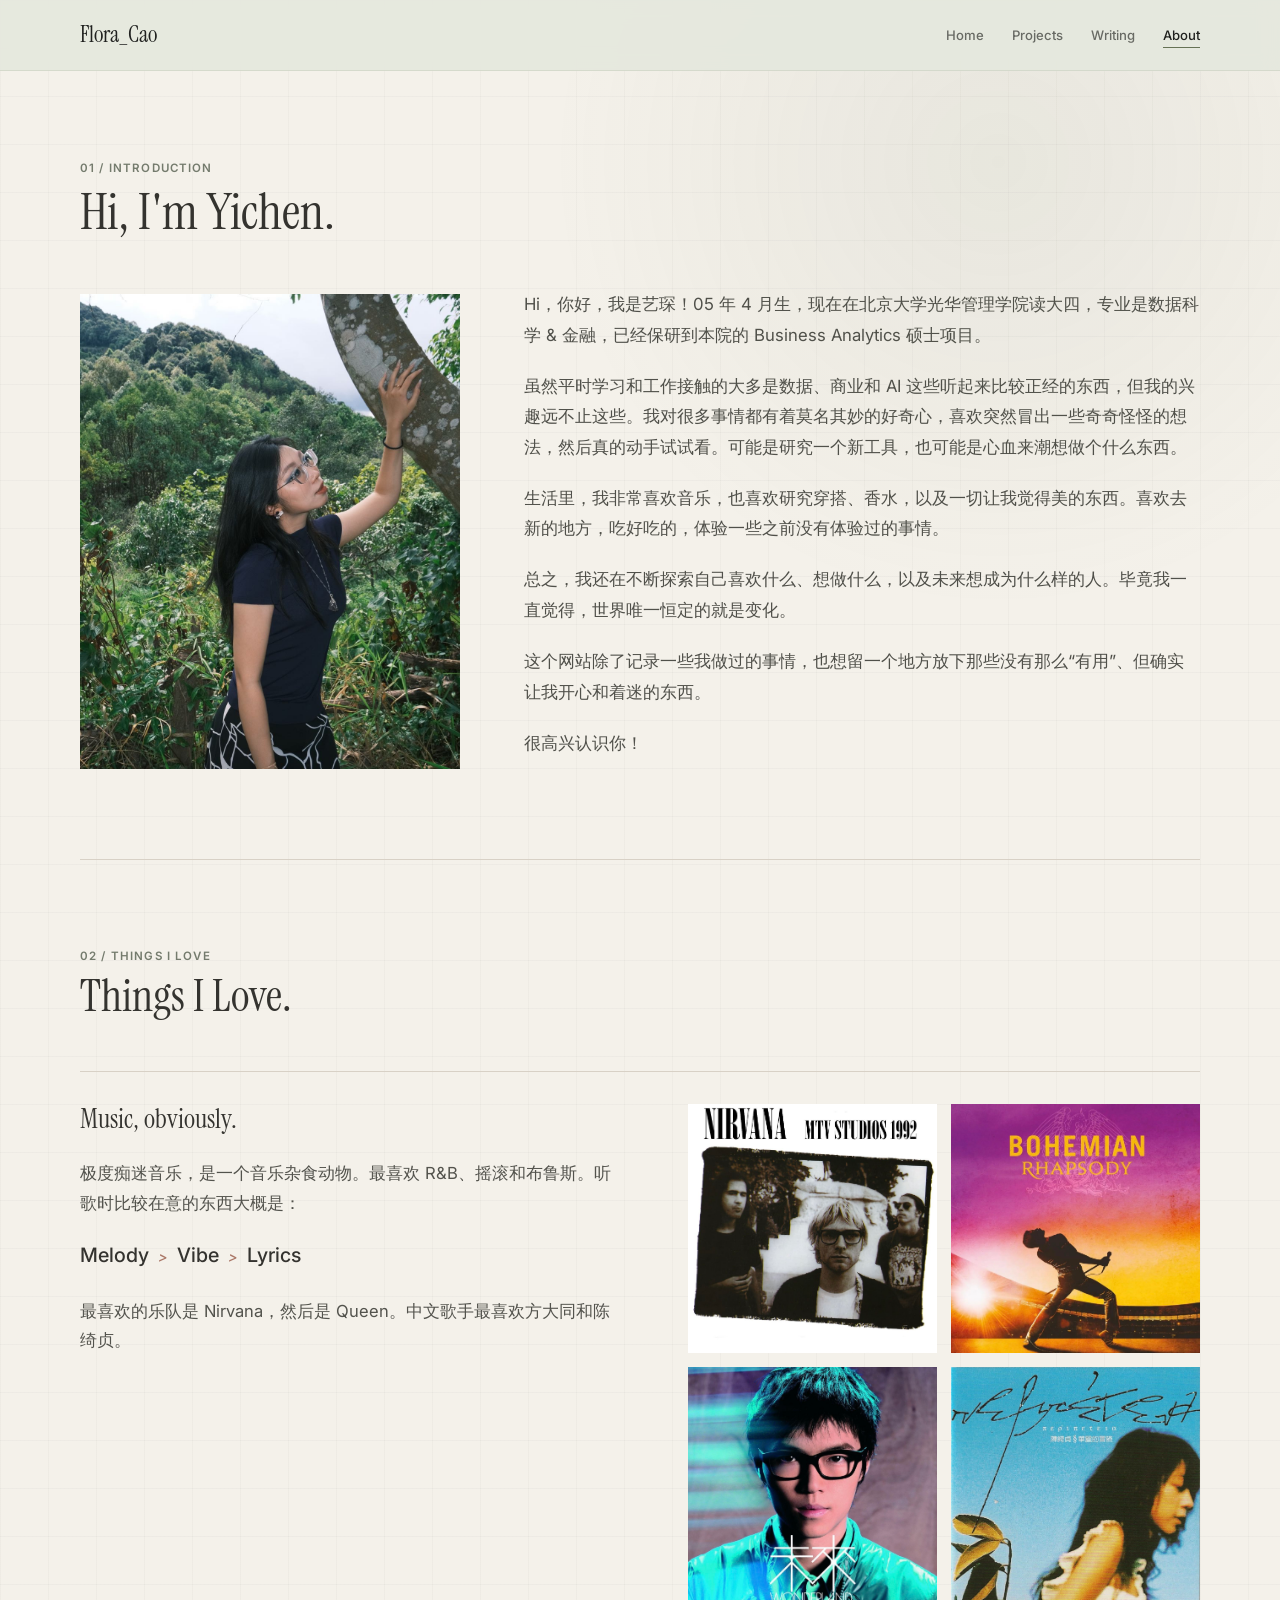
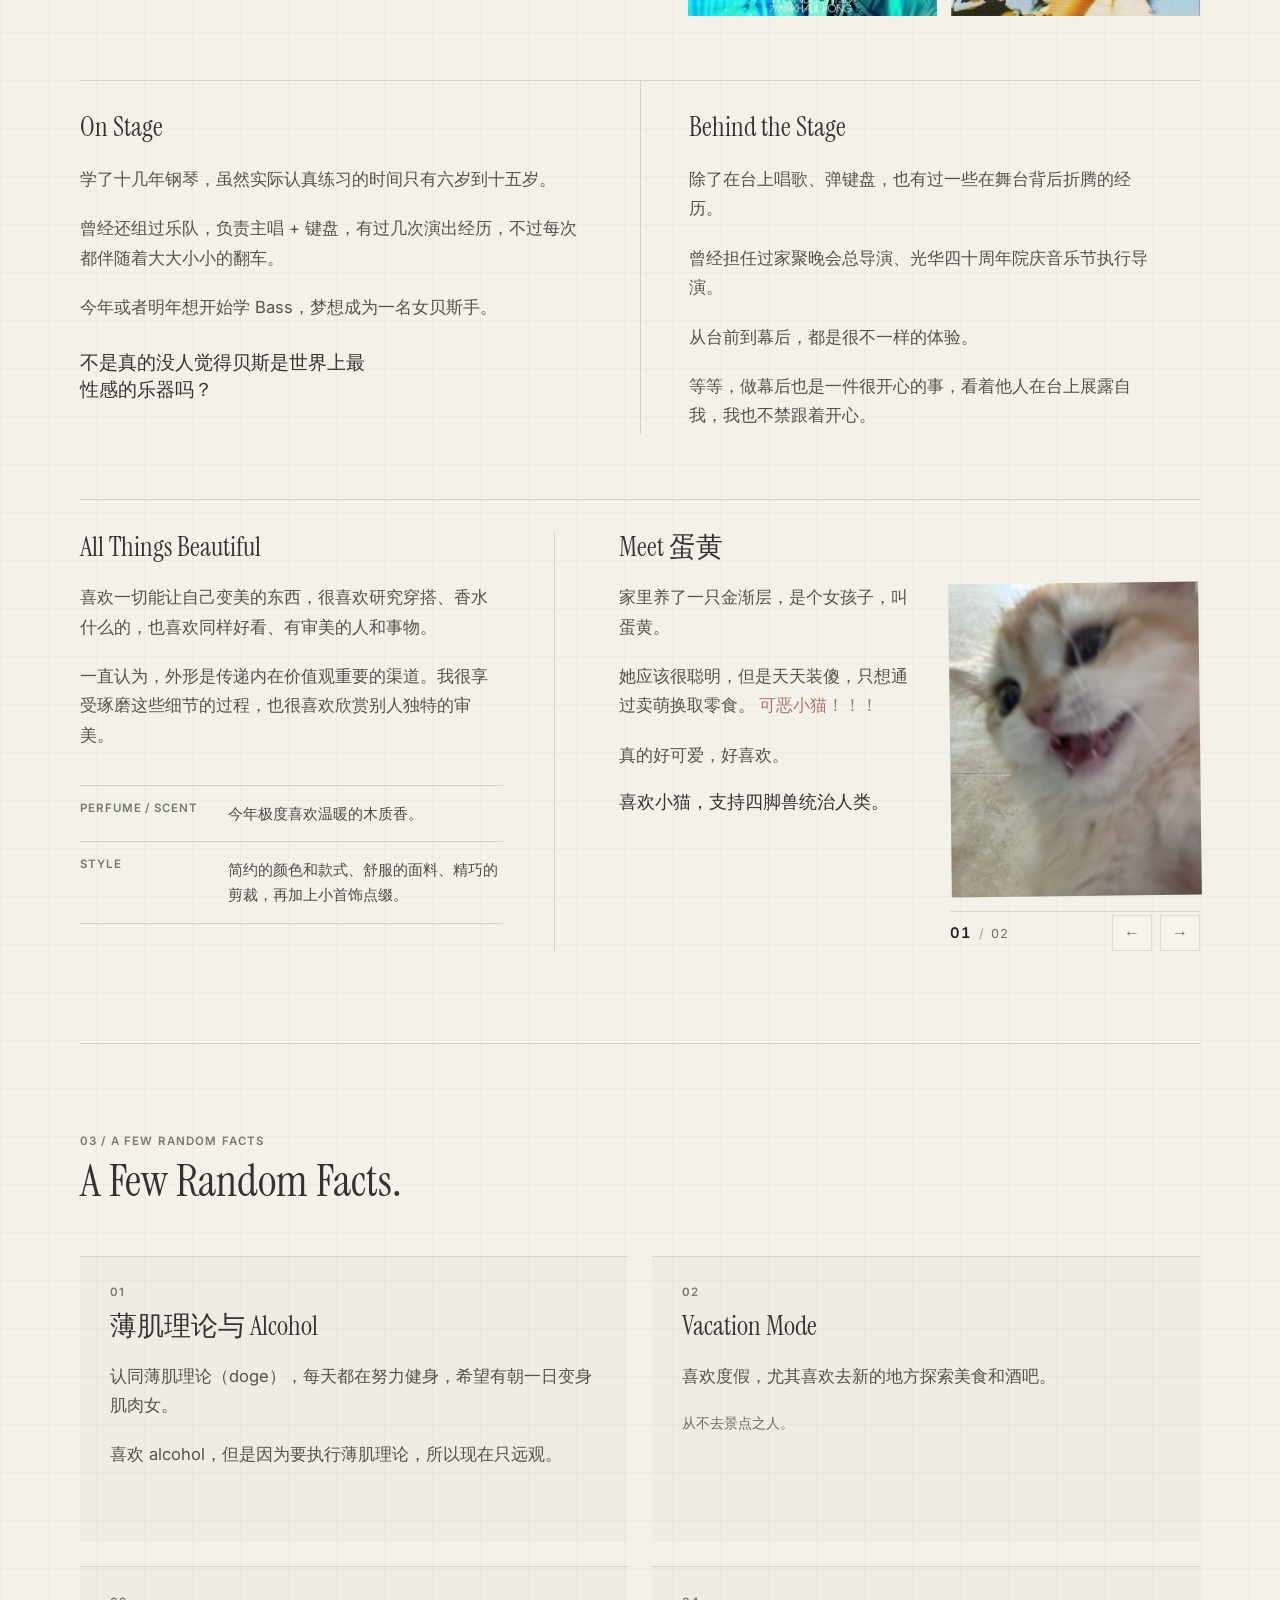
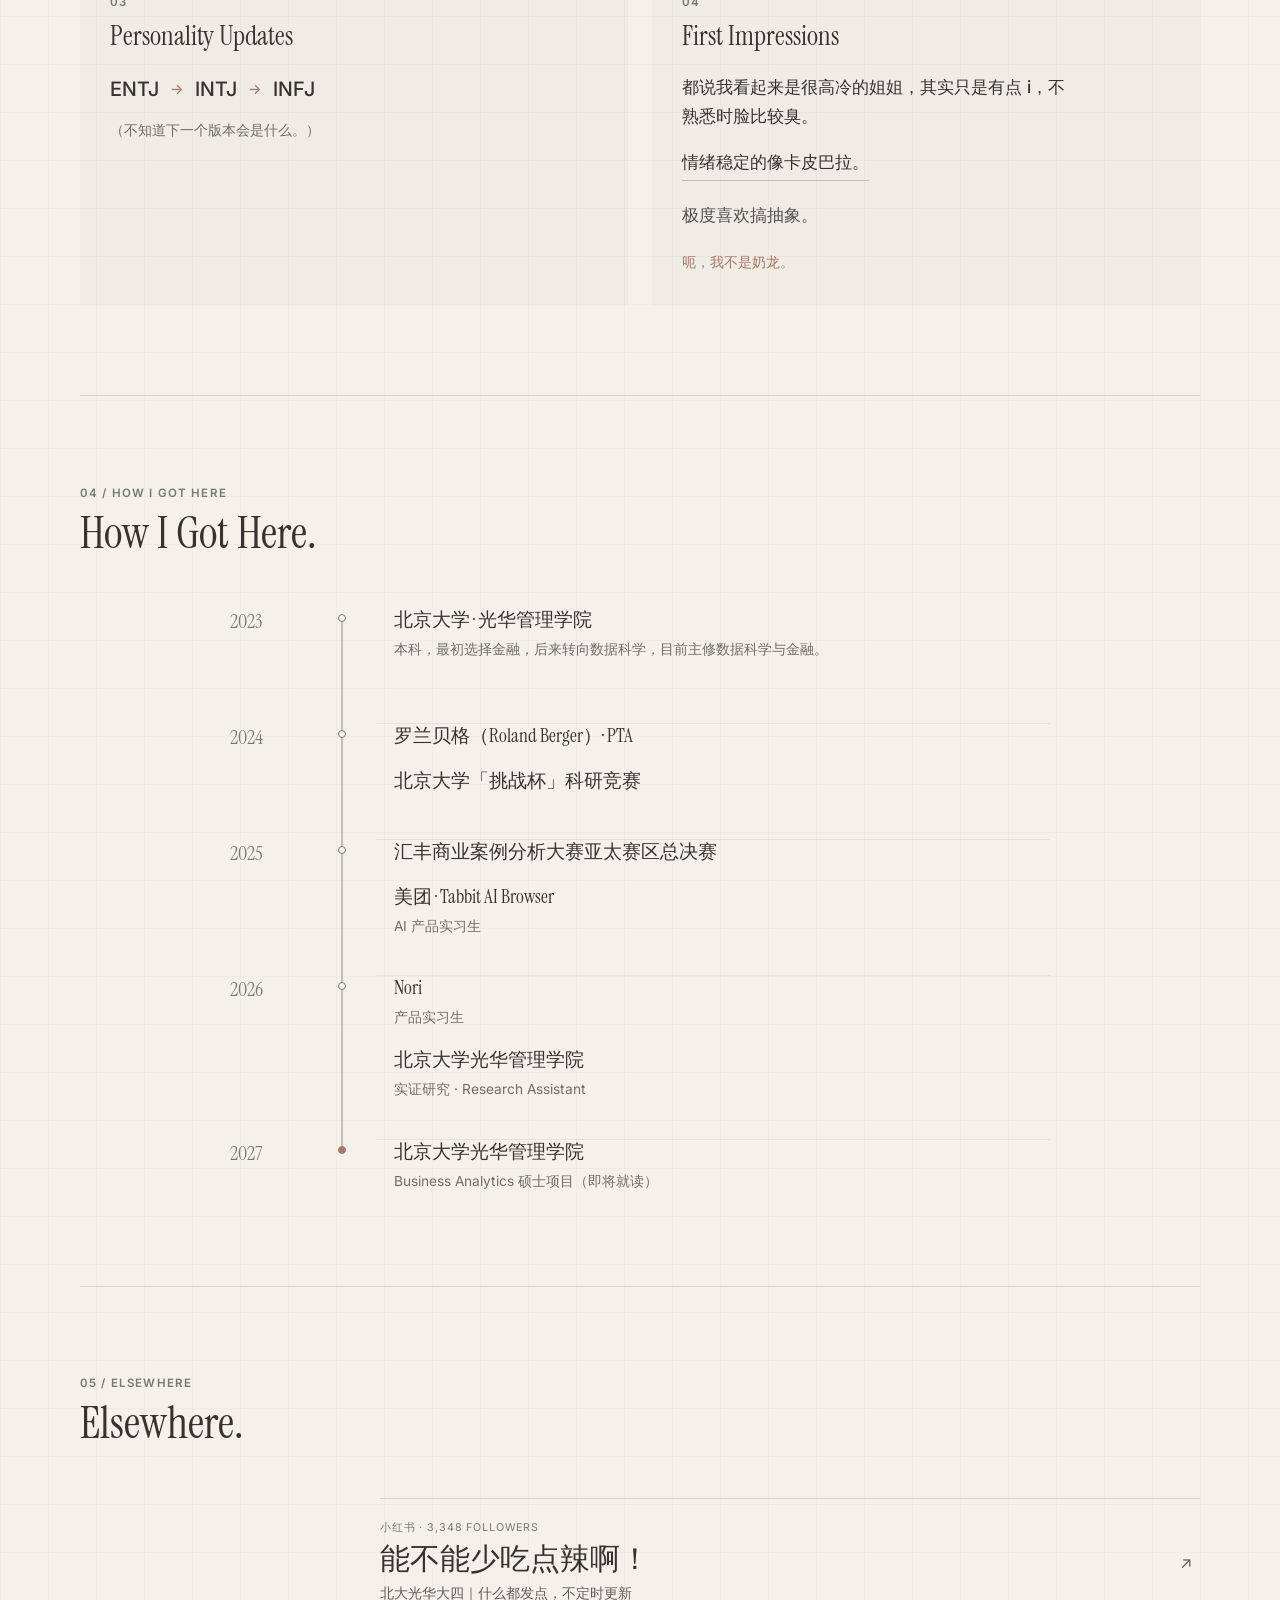
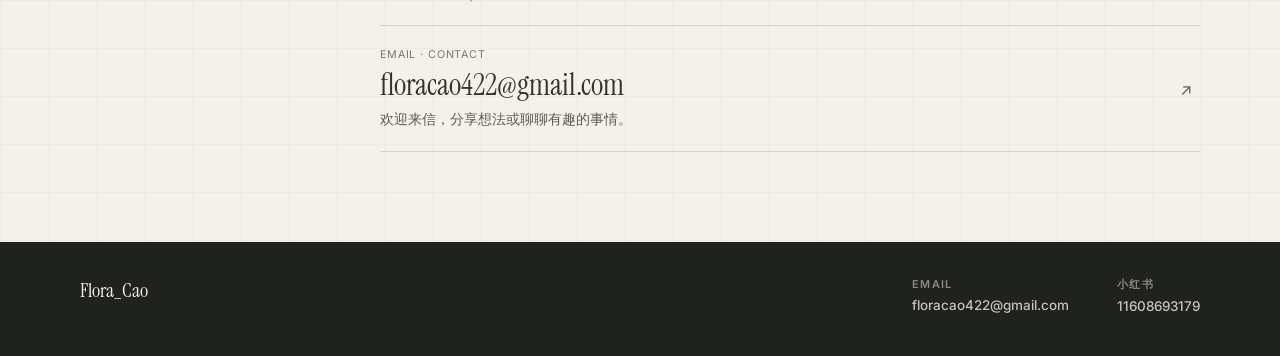
==== commit 46bbd7cf: "Publish refined About page" ====
--- a/about/index.html
+++ b/about/index.html
@@ -1,3 +1,3 @@
-<!DOCTYPE html><html lang="en"> <head><meta charset="UTF-8"><meta name="viewport" content="width=device-width, initial-scale=1.0"><meta name="generator" content="Astro v4.16.19"><title>About | Yichen Cao</title><meta name="description" content="Meet Yichen Cao: music, data, beauty, travel, and a very loved cat."><link rel="canonical" href="https://floracc.cn/about/"><meta property="og:title" content="About | Yichen Cao"><meta property="og:description" content="Meet Yichen Cao: music, data, beauty, travel, and a very loved cat."><meta property="og:type" content="website"><meta property="og:url" content="https://floracc.cn/about/"><meta name="twitter:card" content="summary_large_image"><link rel="preconnect" href="https://fonts.googleapis.com"><link rel="preconnect" href="https://fonts.gstatic.com" crossorigin><link href="https://fonts.googleapis.com/css2?family=Instrument+Serif:ital@0;1&family=Inter:wght@400;500;600&display=swap" rel="stylesheet"><link rel="stylesheet" href="/_astro/about.C0Lfsn6N.css">
+<!DOCTYPE html><html lang="en"> <head><meta charset="UTF-8"><meta name="viewport" content="width=device-width, initial-scale=1.0"><meta name="generator" content="Astro v4.16.19"><title>About | Yichen Cao</title><meta name="description" content="Meet Yichen Cao: music, data, beauty, travel, and a very loved cat."><link rel="canonical" href="https://floracc.cn/about/"><meta property="og:title" content="About | Yichen Cao"><meta property="og:description" content="Meet Yichen Cao: music, data, beauty, travel, and a very loved cat."><meta property="og:type" content="website"><meta property="og:url" content="https://floracc.cn/about/"><meta name="twitter:card" content="summary_large_image"><link rel="preconnect" href="https://fonts.googleapis.com"><link rel="preconnect" href="https://fonts.gstatic.com" crossorigin><link href="https://fonts.googleapis.com/css2?family=Instrument+Serif:ital@0;1&family=Inter:wght@400;500;600&display=swap" rel="stylesheet"><link rel="stylesheet" href="/_astro/about.C5HvayPO.css">
 <link rel="stylesheet" href="/_astro/about.BizyJ6Z-.css"><script type="module">document.querySelectorAll("[data-photo-stack]").forEach(e=>{if(e.dataset.ready)return;e.dataset.ready="true";const a=Array.from(e.querySelectorAll("[data-photo-index]")),n=e.querySelector("[data-current]");let t=0;const r=o=>{t=(o+a.length)%a.length,a.forEach((d,i)=>d.classList.toggle("active",i===t)),n&&(n.textContent=String(t+1).padStart(2,"0"))};e.querySelector(".stage")?.addEventListener("click",()=>r(t+1)),e.querySelector("[data-next]")?.addEventListener("click",()=>r(t+1)),e.querySelector("[data-previous]")?.addEventListener("click",()=>r(t-1)),e.addEventListener("keydown",o=>{o.key==="ArrowRight"&&r(t+1),o.key==="ArrowLeft"&&r(t-1)})});
-</script></head> <body> <header class="site-header" data-astro-cid-3ef6ksr2> <div class="inner" data-astro-cid-3ef6ksr2> <a class="brand" href="/" aria-label="Flora Cao home" data-astro-cid-3ef6ksr2>Flora_Cao</a> <input id="nav-toggle" class="nav-toggle" type="checkbox" aria-label="Open navigation" data-astro-cid-3ef6ksr2> <label class="menu-button" for="nav-toggle" data-astro-cid-3ef6ksr2><span data-astro-cid-3ef6ksr2></span><span data-astro-cid-3ef6ksr2></span></label> <nav class="nav" aria-label="Primary navigation" data-astro-cid-3ef6ksr2> <a class="nav-link" href="/" data-astro-cid-3ef6ksr2>Home</a><a class="nav-link" href="/projects" data-astro-cid-3ef6ksr2>Projects</a><a class="nav-link" href="/notes" data-astro-cid-3ef6ksr2>Writing</a><a class="nav-link active" href="/about" data-astro-cid-3ef6ksr2>About</a> </nav> </div> </header>  <main>  <article class="about-page" data-astro-cid-kh7btl4r> <section class="page-section intro container has-photo" aria-labelledby="intro-title" data-astro-cid-kh7btl4r> <header class="section-head intro-head" data-astro-cid-kh7btl4r> <p class="section-index" data-astro-cid-kh7btl4r>01 / Introduction</p> <h1 id="intro-title" data-astro-cid-kh7btl4r>Hi, I'm Yichen.</h1> </header> <div class="intro-layout" data-astro-cid-kh7btl4r> <figure class="portrait" data-astro-cid-kh7btl4r><img src="/about/portrait.jpg" alt="艺琛在山林中的生活照" data-astro-cid-kh7btl4r></figure> <div class="intro-copy" data-astro-cid-kh7btl4r> <p data-astro-cid-kh7btl4r>Hi，你好，我是艺琛！05 年 4 月生，现在在北京大学光华管理学院读大四，专业是数据科学 &amp; 金融，已经保研到本院的 Business Analytics 硕士项目。</p> <p data-astro-cid-kh7btl4r>虽然平时学习和工作接触的大多是数据、商业和 AI 这些听起来比较正经的东西，但我的兴趣远不止这些。我对很多事情都有着莫名其妙的好奇心，喜欢突然冒出一些奇奇怪怪的想法，然后真的动手试试看。可能是研究一个新工具，也可能是心血来潮想做个什么东西。</p> <p data-astro-cid-kh7btl4r>生活里，我非常喜欢音乐，也喜欢研究穿搭、化妆、香水，以及一切让我觉得美的东西。喜欢去新的地方，吃好吃的，体验一些之前没有体验过的事情。</p> <p data-astro-cid-kh7btl4r>总之，我还在不断探索自己喜欢什么、想做什么，以及未来想成为什么样的人。毕竟我一直觉得，世界唯一恒定的就是变化。</p> <p data-astro-cid-kh7btl4r>这个网站除了记录一些我做过的事情，也想留一个地方放下那些没有那么“有用”、但确实让我开心和着迷的东西。</p> <p data-astro-cid-kh7btl4r>很高兴认识你！</p> </div> </div> </section> <section class="page-section loves container" aria-labelledby="loves-title" data-astro-cid-kh7btl4r> <header class="section-head" data-astro-cid-kh7btl4r> <p class="section-index" data-astro-cid-kh7btl4r>02 / Things I Love</p> <h2 id="loves-title" data-astro-cid-kh7btl4r>Things I Love.</h2> </header> <section class="content-group music-group" aria-labelledby="music-title" data-astro-cid-kh7btl4r> <div class="group-title" data-astro-cid-kh7btl4r><p class="sub-label" data-astro-cid-kh7btl4r>Music / Always</p><h3 id="music-title" data-astro-cid-kh7btl4r>Music, obviously.</h3></div> <div class="music-copy body-copy" data-astro-cid-kh7btl4r> <p data-astro-cid-kh7btl4r>极度痴迷音乐，是一个音乐杂食动物。最喜欢 R&amp;B、摇滚和布鲁斯。听歌时比较在意的东西大概是：</p> <p class="music-order" data-astro-cid-kh7btl4r><span data-astro-cid-kh7btl4r>Melody</span><i data-astro-cid-kh7btl4r>&gt;</i><span data-astro-cid-kh7btl4r>Vibe</span><i data-astro-cid-kh7btl4r>&gt;</i><span data-astro-cid-kh7btl4r>Lyrics</span></p> <p data-astro-cid-kh7btl4r>最喜欢的乐队是 Nirvana，然后是 Queen。中文歌手最喜欢方大同和陈绮贞。</p> </div> <div class="album-collection" aria-label="Favorite album covers" data-astro-cid-kh7btl4r> <p class="sub-label" data-astro-cid-kh7btl4r>Permanent Rotation</p> <div class="album-grid" data-astro-cid-kh7btl4r> <img src="/about/albums/nirvana-mtv-studios.jpg" alt="Nirvana MTV Studios 1992 专辑封面" loading="lazy" data-astro-cid-kh7btl4r><img src="/about/albums/queen-bohemian-rhapsody.jpg" alt="Queen Bohemian Rhapsody 专辑封面" loading="lazy" data-astro-cid-kh7btl4r><img src="/about/albums/khalil-fong-wonderland.jpg" alt="方大同《未来》专辑封面" loading="lazy" data-astro-cid-kh7btl4r><img src="/about/albums/cheer-chen-adventure.jpg" alt="陈绮贞《华丽的冒险》专辑封面" loading="lazy" data-astro-cid-kh7btl4r> </div> </div> </section> <div class="content-group stage-group" data-astro-cid-kh7btl4r> <article class="stage-story" data-astro-cid-kh7btl4r> <p class="sub-label" data-astro-cid-kh7btl4r>Stage / 01</p><h3 data-astro-cid-kh7btl4r>On Stage</h3> <div class="body-copy" data-astro-cid-kh7btl4r> <p data-astro-cid-kh7btl4r>学了十几年钢琴，虽然实际认真练习的时间只有六岁到十五岁。</p> <p data-astro-cid-kh7btl4r>曾经还组过乐队，负责主唱 + 键盘，有过几次演出经历，不过每次都伴随着大大小小的翻车。</p> <p data-astro-cid-kh7btl4r>今年或者明年想开始学 Bass，梦想成为一名女贝斯手。</p> <blockquote data-astro-cid-kh7btl4r>不是真的没人觉得贝斯是世界上最性感的乐器吗？</blockquote> </div> </article> <article class="stage-story" data-astro-cid-kh7btl4r> <p class="sub-label" data-astro-cid-kh7btl4r>Stage / 02</p><h3 data-astro-cid-kh7btl4r>Behind the Stage</h3> <div class="body-copy" data-astro-cid-kh7btl4r> <p data-astro-cid-kh7btl4r>除了在台上唱歌、弹键盘，也有过一些在舞台背后折腾的经历。</p> <p data-astro-cid-kh7btl4r>曾经担任过家聚晚会总导演、光华四十周年院庆音乐节执行导演。</p> <p data-astro-cid-kh7btl4r>从台前到幕后，都是很不一样的体验。</p> <p data-astro-cid-kh7btl4r>等等，做幕后也是一件很开心的事，看着他人在台上展露自我，我也不禁跟着开心。</p> </div> </article> </div> <div class="content-group beauty-cat-group" data-astro-cid-kh7btl4r> <section class="beauty" aria-labelledby="beauty-title" data-astro-cid-kh7btl4r> <p class="sub-label" data-astro-cid-kh7btl4r>Aesthetic Notes</p><h3 id="beauty-title" data-astro-cid-kh7btl4r>All Things Beautiful</h3> <div class="body-copy beauty-copy" data-astro-cid-kh7btl4r> <p data-astro-cid-kh7btl4r>喜欢一切能让自己变美的东西，很喜欢研究穿搭、香水什么的，也喜欢同样好看、有审美的人和事物。</p> <p data-astro-cid-kh7btl4r>一直认为，外形是传递内在价值观重要的渠道。我很享受琢磨这些细节的过程，也很喜欢欣赏别人独特的审美。</p> </div> <div class="preferences" data-astro-cid-kh7btl4r> <article class="preference" data-astro-cid-kh7btl4r><small data-astro-cid-kh7btl4r>Perfume / Scent</small><p data-astro-cid-kh7btl4r>今年极度喜欢温暖的木质香。</p></article> <article class="preference" data-astro-cid-kh7btl4r><small data-astro-cid-kh7btl4r>Style</small><p data-astro-cid-kh7btl4r>简约的颜色和款式、舒服的面料、精巧的剪裁，再加上小首饰点缀。</p></article> </div> </section> <section class="danhuang has-photo" aria-labelledby="danhuang-title" data-astro-cid-kh7btl4r> <p class="sub-label" data-astro-cid-kh7btl4r>At Home</p><h3 id="danhuang-title" data-astro-cid-kh7btl4r>Meet 蛋黄</h3> <div class="body-copy cat-copy" data-astro-cid-kh7btl4r> <p data-astro-cid-kh7btl4r>家里养了一只金渐层，是个女孩子，叫蛋黄。</p> <p data-astro-cid-kh7btl4r>她应该很聪明，但是天天装傻，只想通过卖萌换取零食。<strong class="inline-note" data-astro-cid-kh7btl4r>可恶小猫！！！</strong></p> <p data-astro-cid-kh7btl4r>真的好可爱，好喜欢。</p> <p class="cat-rule" data-astro-cid-kh7btl4r>喜欢小猫，支持四脚兽统治人类。</p> </div> <div class="cat-photos" data-astro-cid-kh7btl4r><figure class="photo-stack" data-photo-stack tabindex="-1" aria-label="蛋黄的照片" data-astro-cid-hcn5g4pi><button class="stage" type="button" aria-label="下一张蛋黄的照片" data-astro-cid-hcn5g4pi><img src="/about/danhuang-01.jpg" alt="金渐层猫咪蛋黄对着镜头张嘴的萌照" loading="eager" class="active" data-photo-index="0" data-astro-cid-hcn5g4pi><img src="/about/danhuang-02.jpg" alt="蛋黄睁着圆圆眼睛看向镜头" loading="eager" data-photo-index="1" data-astro-cid-hcn5g4pi></button><figcaption data-astro-cid-hcn5g4pi><span data-astro-cid-hcn5g4pi><b data-current data-astro-cid-hcn5g4pi>01</b> / 02</span><span class="controls" data-astro-cid-hcn5g4pi><button type="button" data-previous aria-label="上一张蛋黄的照片" data-astro-cid-hcn5g4pi>←</button><button type="button" data-next aria-label="下一张蛋黄的照片" data-astro-cid-hcn5g4pi>→</button></span></figcaption></figure></div> </section> </div> </section> <section class="page-section facts container" aria-labelledby="facts-title" data-astro-cid-kh7btl4r> <header class="section-head" data-astro-cid-kh7btl4r><p class="section-index" data-astro-cid-kh7btl4r>03 / A Few Random Facts</p><h2 id="facts-title" data-astro-cid-kh7btl4r>A Few Random Facts.</h2></header> <div class="facts-grid" data-astro-cid-kh7btl4r> <article class="fact" data-astro-cid-kh7btl4r> <p class="sub-label" data-astro-cid-kh7btl4r>01 / Body</p><h3 data-astro-cid-kh7btl4r>薄肌理论与 Alcohol</h3> <div class="body-copy" data-astro-cid-kh7btl4r><p data-astro-cid-kh7btl4r>认同薄肌理论（doge），每天都在努力健身，希望有朝一日变身肌肉女。</p><p data-astro-cid-kh7btl4r>喜欢 alcohol，但是因为要执行薄肌理论，所以现在只远观。</p></div> <p class="contrast" data-astro-cid-kh7btl4r>GYM <i data-astro-cid-kh7btl4r>vs.</i> ALCOHOL</p> </article> <article class="fact" data-astro-cid-kh7btl4r> <p class="sub-label" data-astro-cid-kh7btl4r>02 / Away</p><h3 data-astro-cid-kh7btl4r>Vacation Mode</h3> <div class="body-copy" data-astro-cid-kh7btl4r><p data-astro-cid-kh7btl4r>喜欢度假，尤其喜欢去新的地方探索美食和酒吧。</p><p class="aside-note" data-astro-cid-kh7btl4r>从不去景点之人。</p></div> </article> <article class="fact" data-astro-cid-kh7btl4r> <p class="sub-label" data-astro-cid-kh7btl4r>03 / Version History</p><h3 data-astro-cid-kh7btl4r>Personality Updates</h3> <div class="mbti" aria-label="MBTI version history" data-astro-cid-kh7btl4r><span data-astro-cid-kh7btl4r>ENTJ</span><i data-astro-cid-kh7btl4r>→</i><span data-astro-cid-kh7btl4r>INTJ</span><i data-astro-cid-kh7btl4r>→</i><span data-astro-cid-kh7btl4r>INFJ</span></div> <p class="aside-note" data-astro-cid-kh7btl4r>（不知道下一个版本会是什么。）</p> </article> <article class="fact" data-astro-cid-kh7btl4r> <p class="sub-label" data-astro-cid-kh7btl4r>04 / First Impressions</p><h3 data-astro-cid-kh7btl4r>First Impressions</h3> <p class="big-fact" data-astro-cid-kh7btl4r>都说我看起来是很高冷的姐姐，其实只是有点 i，不熟悉时脸比较臭。</p> <div class="body-copy" data-astro-cid-kh7btl4r><p class="calm" data-astro-cid-kh7btl4r>情绪稳定的像卡皮巴拉。</p><p data-astro-cid-kh7btl4r>极度喜欢搞抽象。</p><p class="aside-note clay-note" data-astro-cid-kh7btl4r>呃，我不是奶龙。</p></div> </article> </div> </section> <section class="page-section journey container" aria-labelledby="journey-title" data-astro-cid-kh7btl4r> <header class="section-head" data-astro-cid-kh7btl4r><p class="section-index" data-astro-cid-kh7btl4r>04 / How I Got Here</p><h2 id="journey-title" data-astro-cid-kh7btl4r>How I Got Here.</h2></header> <ol class="timeline" data-astro-cid-kh7btl4r> <li data-astro-cid-kh7btl4r> <time data-astro-cid-kh7btl4r>2023</time><div class="axis" data-astro-cid-kh7btl4r><span data-astro-cid-kh7btl4r></span></div> <div class="timeline-entries" data-astro-cid-kh7btl4r><div class="timeline-entry" data-astro-cid-kh7btl4r><strong data-astro-cid-kh7btl4r>北京大学 · 光华管理学院</strong><span data-astro-cid-kh7btl4r>本科，最初选择金融，后来转向数据科学，目前主修数据科学与金融。</span></div></div> </li><li data-astro-cid-kh7btl4r> <time data-astro-cid-kh7btl4r>2024</time><div class="axis" data-astro-cid-kh7btl4r><span data-astro-cid-kh7btl4r></span></div> <div class="timeline-entries" data-astro-cid-kh7btl4r><div class="timeline-entry" data-astro-cid-kh7btl4r><strong data-astro-cid-kh7btl4r>罗兰贝格（Roland Berger）· PTA</strong></div><div class="timeline-entry" data-astro-cid-kh7btl4r><strong data-astro-cid-kh7btl4r>北京大学「挑战杯」科研竞赛</strong></div></div> </li><li data-astro-cid-kh7btl4r> <time data-astro-cid-kh7btl4r>2025</time><div class="axis" data-astro-cid-kh7btl4r><span data-astro-cid-kh7btl4r></span></div> <div class="timeline-entries" data-astro-cid-kh7btl4r><div class="timeline-entry" data-astro-cid-kh7btl4r><strong data-astro-cid-kh7btl4r>商业竞赛相关经历</strong></div><div class="timeline-entry" data-astro-cid-kh7btl4r><strong data-astro-cid-kh7btl4r>美团 · Tabbit AI Browser</strong><span data-astro-cid-kh7btl4r>AI 产品实习生</span></div></div> </li><li data-astro-cid-kh7btl4r> <time data-astro-cid-kh7btl4r>2026</time><div class="axis" data-astro-cid-kh7btl4r><span data-astro-cid-kh7btl4r></span></div> <div class="timeline-entries" data-astro-cid-kh7btl4r><div class="timeline-entry" data-astro-cid-kh7btl4r><strong data-astro-cid-kh7btl4r>Nori</strong><span data-astro-cid-kh7btl4r>产品实习生</span></div><div class="timeline-entry" data-astro-cid-kh7btl4r><strong data-astro-cid-kh7btl4r>北京大学光华管理学院</strong><span data-astro-cid-kh7btl4r>实证研究 · Research Assistant</span></div></div> </li><li class="future" data-astro-cid-kh7btl4r> <time data-astro-cid-kh7btl4r>2027</time><div class="axis" data-astro-cid-kh7btl4r><span data-astro-cid-kh7btl4r></span></div> <div class="timeline-entries" data-astro-cid-kh7btl4r><div class="timeline-entry" data-astro-cid-kh7btl4r><strong data-astro-cid-kh7btl4r>北京大学光华管理学院</strong><span data-astro-cid-kh7btl4r>Business Analytics 硕士项目（即将就读）</span></div></div> </li> </ol> </section> <section class="page-section elsewhere container" aria-labelledby="elsewhere-title" data-astro-cid-kh7btl4r> <header class="section-head" data-astro-cid-kh7btl4r><p class="section-index" data-astro-cid-kh7btl4r>05 / Elsewhere</p><h2 id="elsewhere-title" data-astro-cid-kh7btl4r>Elsewhere.</h2></header> <div class="contact-list" data-astro-cid-kh7btl4r> <a href="https://xhslink.cn/o/1gi1os776d2" target="_blank" rel="noopener noreferrer" aria-label="在小红书查看能不能少吃点辣啊！的主页" data-astro-cid-kh7btl4r><span data-astro-cid-kh7btl4r><small data-astro-cid-kh7btl4r>小红书 · 3,348 followers</small><strong data-astro-cid-kh7btl4r>能不能少吃点辣啊！</strong><em data-astro-cid-kh7btl4r>北大光华大四｜什么都发点，不定时更新</em></span><i aria-hidden="true" data-astro-cid-kh7btl4r>↗</i></a> <a href="mailto:floracao422@gmail.com" aria-label="发送邮件到 floracao422@gmail.com" data-astro-cid-kh7btl4r><span data-astro-cid-kh7btl4r><small data-astro-cid-kh7btl4r>Email · Contact</small><strong data-astro-cid-kh7btl4r>floracao422@gmail.com</strong><em data-astro-cid-kh7btl4r>欢迎来信，分享想法或聊聊有趣的事情。</em></span><i aria-hidden="true" data-astro-cid-kh7btl4r>↗</i></a> </div> </section> </article>  </main> <footer class="site-footer" data-astro-cid-sz7xmlte> <div class="inner" data-astro-cid-sz7xmlte> <p data-astro-cid-sz7xmlte>Flora_Cao</p> <div class="contacts" aria-label="Contact links" data-astro-cid-sz7xmlte> <a href="mailto:floracao422@gmail.com" data-astro-cid-sz7xmlte> <span data-astro-cid-sz7xmlte>Email</span> <strong data-astro-cid-sz7xmlte>floracao422@gmail.com</strong> </a> <a href="https://xhslink.cn/o/1gi1os776d2" target="_blank" rel="noopener noreferrer" data-astro-cid-sz7xmlte> <span data-astro-cid-sz7xmlte>小红书</span> <strong data-astro-cid-sz7xmlte>11608693179</strong> </a> </div> </div> </footer>  </body></html> +</script></head> <body> <header class="site-header" data-astro-cid-3ef6ksr2> <div class="inner" data-astro-cid-3ef6ksr2> <a class="brand" href="/" aria-label="Flora Cao home" data-astro-cid-3ef6ksr2>Flora_Cao</a> <input id="nav-toggle" class="nav-toggle" type="checkbox" aria-label="Open navigation" data-astro-cid-3ef6ksr2> <label class="menu-button" for="nav-toggle" data-astro-cid-3ef6ksr2><span data-astro-cid-3ef6ksr2></span><span data-astro-cid-3ef6ksr2></span></label> <nav class="nav" aria-label="Primary navigation" data-astro-cid-3ef6ksr2> <a class="nav-link" href="/" data-astro-cid-3ef6ksr2>Home</a><a class="nav-link" href="/projects" data-astro-cid-3ef6ksr2>Projects</a><a class="nav-link" href="/notes" data-astro-cid-3ef6ksr2>Writing</a><a class="nav-link active" href="/about" data-astro-cid-3ef6ksr2>About</a> </nav> </div> </header>  <main>  <article class="about-page" data-astro-cid-kh7btl4r> <section class="page-section intro container has-photo" aria-labelledby="intro-title" data-astro-cid-kh7btl4r> <header class="section-head intro-head" data-astro-cid-kh7btl4r> <p class="section-index" data-astro-cid-kh7btl4r>01 / Introduction</p> <h1 id="intro-title" data-astro-cid-kh7btl4r>Hi, I'm Yichen.</h1> </header> <div class="intro-layout" data-astro-cid-kh7btl4r> <figure class="portrait" data-astro-cid-kh7btl4r><img src="/about/portrait.jpg" alt="艺琛在山林中的生活照" data-astro-cid-kh7btl4r></figure> <div class="intro-copy" data-astro-cid-kh7btl4r> <p data-astro-cid-kh7btl4r>Hi，你好，我是艺琛！05 年 4 月生，现在在北京大学光华管理学院读大四，专业是数据科学 &amp; 金融，已经保研到本院的 Business Analytics 硕士项目。</p> <p data-astro-cid-kh7btl4r>虽然平时学习和工作接触的大多是数据、商业和 AI 这些听起来比较正经的东西，但我的兴趣远不止这些。我对很多事情都有着莫名其妙的好奇心，喜欢突然冒出一些奇奇怪怪的想法，然后真的动手试试看。可能是研究一个新工具，也可能是心血来潮想做个什么东西。</p> <p data-astro-cid-kh7btl4r>生活里，我非常喜欢音乐，也喜欢研究穿搭、香水，以及一切让我觉得美的东西。喜欢去新的地方，吃好吃的，体验一些之前没有体验过的事情。</p> <p data-astro-cid-kh7btl4r>总之，我还在不断探索自己喜欢什么、想做什么，以及未来想成为什么样的人。毕竟我一直觉得，世界唯一恒定的就是变化。</p> <p data-astro-cid-kh7btl4r>这个网站除了记录一些我做过的事情，也想留一个地方放下那些没有那么“有用”、但确实让我开心和着迷的东西。</p> <p data-astro-cid-kh7btl4r>很高兴认识你！</p> </div> </div> </section> <section class="page-section loves container" aria-labelledby="loves-title" data-astro-cid-kh7btl4r> <header class="section-head" data-astro-cid-kh7btl4r> <p class="section-index" data-astro-cid-kh7btl4r>02 / Things I Love</p> <h2 id="loves-title" data-astro-cid-kh7btl4r>Things I Love.</h2> </header> <section class="content-group music-group" aria-labelledby="music-title" data-astro-cid-kh7btl4r> <div class="music-text" data-astro-cid-kh7btl4r> <h3 id="music-title" data-astro-cid-kh7btl4r>Music, obviously.</h3> <div class="music-copy body-copy" data-astro-cid-kh7btl4r> <p data-astro-cid-kh7btl4r>极度痴迷音乐，是一个音乐杂食动物。最喜欢 R&amp;B、摇滚和布鲁斯。听歌时比较在意的东西大概是：</p> <p class="music-order" data-astro-cid-kh7btl4r><span data-astro-cid-kh7btl4r>Melody</span><i data-astro-cid-kh7btl4r>&gt;</i><span data-astro-cid-kh7btl4r>Vibe</span><i data-astro-cid-kh7btl4r>&gt;</i><span data-astro-cid-kh7btl4r>Lyrics</span></p> <p data-astro-cid-kh7btl4r>最喜欢的乐队是 Nirvana，然后是 Queen。中文歌手最喜欢方大同和陈绮贞。</p> </div> </div> <div class="album-collection" aria-label="Favorite album covers" data-astro-cid-kh7btl4r> <div class="album-grid" data-astro-cid-kh7btl4r> <figure class="album" tabindex="0" data-astro-cid-kh7btl4r> <img src="/about/albums/nirvana-mtv-studios.jpg" alt="Nirvana MTV Studios 1992 专辑封面" loading="eager" data-astro-cid-kh7btl4r> <figcaption data-astro-cid-kh7btl4r><strong data-astro-cid-kh7btl4r>MTV Studios 1992</strong><span data-astro-cid-kh7btl4r>Nirvana</span></figcaption> </figure><figure class="album" tabindex="0" data-astro-cid-kh7btl4r> <img src="/about/albums/queen-bohemian-rhapsody.jpg" alt="Queen Bohemian Rhapsody 专辑封面" loading="eager" data-astro-cid-kh7btl4r> <figcaption data-astro-cid-kh7btl4r><strong data-astro-cid-kh7btl4r>Bohemian Rhapsody</strong><span data-astro-cid-kh7btl4r>Queen</span></figcaption> </figure><figure class="album" tabindex="0" data-astro-cid-kh7btl4r> <img src="/about/albums/khalil-fong-wonderland.jpg" alt="方大同《未来》专辑封面" loading="eager" data-astro-cid-kh7btl4r> <figcaption data-astro-cid-kh7btl4r><strong data-astro-cid-kh7btl4r>未来 Wonderland</strong><span data-astro-cid-kh7btl4r>方大同</span></figcaption> </figure><figure class="album" tabindex="0" data-astro-cid-kh7btl4r> <img src="/about/albums/cheer-chen-adventure.jpg" alt="陈绮贞《华丽的冒险》专辑封面" loading="eager" data-astro-cid-kh7btl4r> <figcaption data-astro-cid-kh7btl4r><strong data-astro-cid-kh7btl4r>华丽的冒险</strong><span data-astro-cid-kh7btl4r>陈绮贞</span></figcaption> </figure> </div> </div> </section> <div class="content-group stage-group" data-astro-cid-kh7btl4r> <article class="stage-story" data-astro-cid-kh7btl4r> <h3 data-astro-cid-kh7btl4r>On Stage</h3> <div class="body-copy" data-astro-cid-kh7btl4r> <p data-astro-cid-kh7btl4r>学了十几年钢琴，虽然实际认真练习的时间只有六岁到十五岁。</p> <p data-astro-cid-kh7btl4r>曾经还组过乐队，负责主唱 + 键盘，有过几次演出经历，不过每次都伴随着大大小小的翻车。</p> <p data-astro-cid-kh7btl4r>今年或者明年想开始学 Bass，梦想成为一名女贝斯手。</p> <blockquote data-astro-cid-kh7btl4r>不是真的没人觉得贝斯是世界上最性感的乐器吗？</blockquote> </div> </article> <article class="stage-story" data-astro-cid-kh7btl4r> <h3 data-astro-cid-kh7btl4r>Behind the Stage</h3> <div class="body-copy" data-astro-cid-kh7btl4r> <p data-astro-cid-kh7btl4r>除了在台上唱歌、弹键盘，也有过一些在舞台背后折腾的经历。</p> <p data-astro-cid-kh7btl4r>曾经担任过家聚晚会总导演、光华四十周年院庆音乐节执行导演。</p> <p data-astro-cid-kh7btl4r>从台前到幕后，都是很不一样的体验。</p> <p data-astro-cid-kh7btl4r>等等，做幕后也是一件很开心的事，看着他人在台上展露自我，我也不禁跟着开心。</p> </div> </article> </div> <div class="content-group beauty-cat-group" data-astro-cid-kh7btl4r> <section class="beauty" aria-labelledby="beauty-title" data-astro-cid-kh7btl4r> <h3 id="beauty-title" data-astro-cid-kh7btl4r>All Things Beautiful</h3> <div class="body-copy beauty-copy" data-astro-cid-kh7btl4r> <p data-astro-cid-kh7btl4r>喜欢一切能让自己变美的东西，很喜欢研究穿搭、香水什么的，也喜欢同样好看、有审美的人和事物。</p> <p data-astro-cid-kh7btl4r>一直认为，外形是传递内在价值观重要的渠道。我很享受琢磨这些细节的过程，也很喜欢欣赏别人独特的审美。</p> </div> <div class="preferences" data-astro-cid-kh7btl4r> <article class="preference" data-astro-cid-kh7btl4r><small data-astro-cid-kh7btl4r>Perfume / Scent</small><p data-astro-cid-kh7btl4r>今年极度喜欢温暖的木质香。</p></article> <article class="preference" data-astro-cid-kh7btl4r><small data-astro-cid-kh7btl4r>Style</small><p data-astro-cid-kh7btl4r>简约的颜色和款式、舒服的面料、精巧的剪裁，再加上小首饰点缀。</p></article> </div> </section> <section class="danhuang has-photo" aria-labelledby="danhuang-title" data-astro-cid-kh7btl4r> <h3 id="danhuang-title" data-astro-cid-kh7btl4r>Meet 蛋黄</h3> <div class="danhuang-inner" data-astro-cid-kh7btl4r> <div class="body-copy cat-copy" data-astro-cid-kh7btl4r> <p data-astro-cid-kh7btl4r>家里养了一只金渐层，是个女孩子，叫蛋黄。</p> <p data-astro-cid-kh7btl4r>她应该很聪明，但是天天装傻，只想通过卖萌换取零食。<strong class="inline-note" data-astro-cid-kh7btl4r>可恶小猫！！！</strong></p> <p data-astro-cid-kh7btl4r>真的好可爱，好喜欢。</p> <p class="cat-rule" data-astro-cid-kh7btl4r>喜欢小猫，支持四脚兽统治人类。</p> </div> <div class="cat-photos" data-astro-cid-kh7btl4r><figure class="photo-stack" data-photo-stack tabindex="-1" aria-label="蛋黄的照片" data-astro-cid-hcn5g4pi><button class="stage" type="button" aria-label="下一张蛋黄的照片" data-astro-cid-hcn5g4pi><img src="/about/danhuang-01.jpg" alt="金渐层猫咪蛋黄对着镜头张嘴的萌照" loading="eager" class="active" data-photo-index="0" data-astro-cid-hcn5g4pi><img src="/about/danhuang-02.jpg" alt="蛋黄睁着圆圆眼睛看向镜头" loading="eager" data-photo-index="1" data-astro-cid-hcn5g4pi></button><figcaption data-astro-cid-hcn5g4pi><span class="counter" aria-live="polite" data-astro-cid-hcn5g4pi><b data-current data-astro-cid-hcn5g4pi>01</b><i data-astro-cid-hcn5g4pi>/</i>02</span><span class="controls" data-astro-cid-hcn5g4pi><button type="button" data-previous aria-label="上一张蛋黄的照片" data-astro-cid-hcn5g4pi>←</button><button type="button" data-next aria-label="下一张蛋黄的照片" data-astro-cid-hcn5g4pi>→</button></span></figcaption></figure></div> </div> </section> </div> </section> <section class="page-section facts container" aria-labelledby="facts-title" data-astro-cid-kh7btl4r> <header class="section-head" data-astro-cid-kh7btl4r><p class="section-index" data-astro-cid-kh7btl4r>03 / A Few Random Facts</p><h2 id="facts-title" data-astro-cid-kh7btl4r>A Few Random Facts.</h2></header> <div class="facts-grid" data-astro-cid-kh7btl4r> <article class="fact" data-astro-cid-kh7btl4r> <p class="fact-number" data-astro-cid-kh7btl4r>01</p><h3 data-astro-cid-kh7btl4r>薄肌理论与 Alcohol</h3> <div class="body-copy" data-astro-cid-kh7btl4r><p data-astro-cid-kh7btl4r>认同薄肌理论（doge），每天都在努力健身，希望有朝一日变身肌肉女。</p><p data-astro-cid-kh7btl4r>喜欢 alcohol，但是因为要执行薄肌理论，所以现在只远观。</p></div> </article> <article class="fact" data-astro-cid-kh7btl4r> <p class="fact-number" data-astro-cid-kh7btl4r>02</p><h3 data-astro-cid-kh7btl4r>Vacation Mode</h3> <div class="body-copy" data-astro-cid-kh7btl4r><p data-astro-cid-kh7btl4r>喜欢度假，尤其喜欢去新的地方探索美食和酒吧。</p><p class="aside-note" data-astro-cid-kh7btl4r>从不去景点之人。</p></div> </article> <article class="fact" data-astro-cid-kh7btl4r> <p class="fact-number" data-astro-cid-kh7btl4r>03</p><h3 data-astro-cid-kh7btl4r>Personality Updates</h3> <div class="mbti" aria-label="MBTI version history" data-astro-cid-kh7btl4r><span data-astro-cid-kh7btl4r>ENTJ</span><i data-astro-cid-kh7btl4r>→</i><span data-astro-cid-kh7btl4r>INTJ</span><i data-astro-cid-kh7btl4r>→</i><span data-astro-cid-kh7btl4r>INFJ</span></div> <p class="aside-note" data-astro-cid-kh7btl4r>（不知道下一个版本会是什么。）</p> </article> <article class="fact" data-astro-cid-kh7btl4r> <p class="fact-number" data-astro-cid-kh7btl4r>04</p><h3 data-astro-cid-kh7btl4r>First Impressions</h3> <p class="big-fact" data-astro-cid-kh7btl4r>都说我看起来是很高冷的姐姐，其实只是有点 i，不熟悉时脸比较臭。</p> <div class="body-copy" data-astro-cid-kh7btl4r><p class="calm" data-astro-cid-kh7btl4r>情绪稳定的像卡皮巴拉。</p><p data-astro-cid-kh7btl4r>极度喜欢搞抽象。</p><p class="aside-note clay-note" data-astro-cid-kh7btl4r>呃，我不是奶龙。</p></div> </article> </div> </section> <section class="page-section journey container" aria-labelledby="journey-title" data-astro-cid-kh7btl4r> <header class="section-head" data-astro-cid-kh7btl4r><p class="section-index" data-astro-cid-kh7btl4r>04 / How I Got Here</p><h2 id="journey-title" data-astro-cid-kh7btl4r>How I Got Here.</h2></header> <ol class="timeline" data-astro-cid-kh7btl4r> <li data-astro-cid-kh7btl4r> <time data-astro-cid-kh7btl4r>2023</time><div class="axis" data-astro-cid-kh7btl4r><span data-astro-cid-kh7btl4r></span></div> <div class="timeline-entries" data-astro-cid-kh7btl4r><div class="timeline-entry" data-astro-cid-kh7btl4r><strong data-astro-cid-kh7btl4r>北京大学 · 光华管理学院</strong><span data-astro-cid-kh7btl4r>本科，最初选择金融，后来转向数据科学，目前主修数据科学与金融。</span></div></div> </li><li data-astro-cid-kh7btl4r> <time data-astro-cid-kh7btl4r>2024</time><div class="axis" data-astro-cid-kh7btl4r><span data-astro-cid-kh7btl4r></span></div> <div class="timeline-entries" data-astro-cid-kh7btl4r><div class="timeline-entry" data-astro-cid-kh7btl4r><strong data-astro-cid-kh7btl4r>罗兰贝格（Roland Berger）· PTA</strong></div><div class="timeline-entry" data-astro-cid-kh7btl4r><strong data-astro-cid-kh7btl4r>北京大学「挑战杯」科研竞赛</strong></div></div> </li><li data-astro-cid-kh7btl4r> <time data-astro-cid-kh7btl4r>2025</time><div class="axis" data-astro-cid-kh7btl4r><span data-astro-cid-kh7btl4r></span></div> <div class="timeline-entries" data-astro-cid-kh7btl4r><div class="timeline-entry" data-astro-cid-kh7btl4r><strong data-astro-cid-kh7btl4r>汇丰商业案例分析大赛亚太赛区总决赛</strong></div><div class="timeline-entry" data-astro-cid-kh7btl4r><strong data-astro-cid-kh7btl4r>美团 · Tabbit AI Browser</strong><span data-astro-cid-kh7btl4r>AI 产品实习生</span></div></div> </li><li data-astro-cid-kh7btl4r> <time data-astro-cid-kh7btl4r>2026</time><div class="axis" data-astro-cid-kh7btl4r><span data-astro-cid-kh7btl4r></span></div> <div class="timeline-entries" data-astro-cid-kh7btl4r><div class="timeline-entry" data-astro-cid-kh7btl4r><strong data-astro-cid-kh7btl4r>Nori</strong><span data-astro-cid-kh7btl4r>产品实习生</span></div><div class="timeline-entry" data-astro-cid-kh7btl4r><strong data-astro-cid-kh7btl4r>北京大学光华管理学院</strong><span data-astro-cid-kh7btl4r>实证研究 · Research Assistant</span></div></div> </li><li class="future" data-astro-cid-kh7btl4r> <time data-astro-cid-kh7btl4r>2027</time><div class="axis" data-astro-cid-kh7btl4r><span data-astro-cid-kh7btl4r></span></div> <div class="timeline-entries" data-astro-cid-kh7btl4r><div class="timeline-entry" data-astro-cid-kh7btl4r><strong data-astro-cid-kh7btl4r>北京大学光华管理学院</strong><span data-astro-cid-kh7btl4r>Business Analytics 硕士项目（即将就读）</span></div></div> </li> </ol> </section> <section class="page-section elsewhere container" aria-labelledby="elsewhere-title" data-astro-cid-kh7btl4r> <header class="section-head" data-astro-cid-kh7btl4r><p class="section-index" data-astro-cid-kh7btl4r>05 / Elsewhere</p><h2 id="elsewhere-title" data-astro-cid-kh7btl4r>Elsewhere.</h2></header> <div class="contact-list" data-astro-cid-kh7btl4r> <a href="https://xhslink.cn/o/1gi1os776d2" target="_blank" rel="noopener noreferrer" aria-label="在小红书查看能不能少吃点辣啊！的主页" data-astro-cid-kh7btl4r><span data-astro-cid-kh7btl4r><small data-astro-cid-kh7btl4r>小红书 · 3,348 followers</small><strong data-astro-cid-kh7btl4r>能不能少吃点辣啊！</strong><em data-astro-cid-kh7btl4r>北大光华大四｜什么都发点，不定时更新</em></span><i aria-hidden="true" data-astro-cid-kh7btl4r>↗</i></a> <a href="mailto:floracao422@gmail.com" aria-label="发送邮件到 floracao422@gmail.com" data-astro-cid-kh7btl4r><span data-astro-cid-kh7btl4r><small data-astro-cid-kh7btl4r>Email · Contact</small><strong data-astro-cid-kh7btl4r>floracao422@gmail.com</strong><em data-astro-cid-kh7btl4r>欢迎来信，分享想法或聊聊有趣的事情。</em></span><i aria-hidden="true" data-astro-cid-kh7btl4r>↗</i></a> </div> </section> </article>  </main> <footer class="site-footer" data-astro-cid-sz7xmlte> <div class="inner" data-astro-cid-sz7xmlte> <p data-astro-cid-sz7xmlte>Flora_Cao</p> <div class="contacts" aria-label="Contact links" data-astro-cid-sz7xmlte> <a href="mailto:floracao422@gmail.com" data-astro-cid-sz7xmlte> <span data-astro-cid-sz7xmlte>Email</span> <strong data-astro-cid-sz7xmlte>floracao422@gmail.com</strong> </a> <a href="https://xhslink.cn/o/1gi1os776d2" target="_blank" rel="noopener noreferrer" data-astro-cid-sz7xmlte> <span data-astro-cid-sz7xmlte>小红书</span> <strong data-astro-cid-sz7xmlte>11608693179</strong> </a> </div> </div> </footer>  </body></html> 
--- a/_astro/about.C5HvayPO.css
+++ b/_astro/about.C5HvayPO.css
@@ -0,0 +1 @@
+.photo-stack[data-astro-cid-hcn5g4pi]{margin:0}.stage[data-astro-cid-hcn5g4pi]{position:relative;width:100%;aspect-ratio:4 / 5;padding:0;border:0;background:transparent;cursor:pointer}img[data-astro-cid-hcn5g4pi]{position:absolute;inset:0;width:100%;height:100%;object-fit:cover;opacity:0;transform:translate(8px,4px) rotate(1.2deg);transition:opacity .22s ease,transform .22s ease}img[data-astro-cid-hcn5g4pi].active{z-index:1;opacity:1;transform:translate(0) rotate(-.7deg)}figcaption[data-astro-cid-hcn5g4pi]{display:flex;align-items:center;justify-content:space-between;min-height:42px;margin-top:12px;border-top:1px solid var(--line);color:var(--text-secondary);font-size:.78rem;letter-spacing:.06em}.counter[data-astro-cid-hcn5g4pi]{display:inline-flex;align-items:baseline;gap:7px;font-variant-numeric:tabular-nums}.counter[data-astro-cid-hcn5g4pi] b[data-astro-cid-hcn5g4pi]{color:var(--text-primary);font-size:.92rem;font-weight:600}.counter[data-astro-cid-hcn5g4pi] i[data-astro-cid-hcn5g4pi]{color:var(--text-tertiary);font-style:normal}.controls[data-astro-cid-hcn5g4pi]{display:flex;gap:8px}.controls[data-astro-cid-hcn5g4pi] button[data-astro-cid-hcn5g4pi]{width:40px;height:36px;border:1px solid var(--line);background:#f8f6f161;color:var(--text-secondary);font-size:1rem;cursor:pointer;transition:color .18s ease,border-color .18s ease,background .18s ease,transform .18s ease}.controls[data-astro-cid-hcn5g4pi] button[data-astro-cid-hcn5g4pi]:hover,.controls[data-astro-cid-hcn5g4pi] button[data-astro-cid-hcn5g4pi]:focus-visible{color:var(--text-primary);border-color:var(--accent);background:var(--surface);transform:translateY(-1px);outline:none}.stage[data-astro-cid-hcn5g4pi]:focus-visible{outline:1px solid var(--accent);outline-offset:5px}@media (max-width: 640px){.controls[data-astro-cid-hcn5g4pi] button[data-astro-cid-hcn5g4pi]{width:44px;height:40px}}@media (prefers-reduced-motion: reduce){img[data-astro-cid-hcn5g4pi]{transition:none}}.about-page[data-astro-cid-kh7btl4r]{--paper:#f5f1e9;--ink:#34332f;--sage:#747b6d;--clay:#aa7767;--divider:#d8d1c6;--panel:rgba(133,140,124,.055);--section-space:clamp(76px,7vw,108px);--group-space:clamp(58px,5vw,82px);color:var(--ink);overflow:hidden}.about-page[data-astro-cid-kh7btl4r] [data-astro-cid-kh7btl4r]:is(h1,h2,h3,blockquote,.timeline time,.timeline-entry strong,.contact-list strong){font-family:var(--font-serif);font-weight:400}.about-page[data-astro-cid-kh7btl4r] [data-astro-cid-kh7btl4r]:is(h1,h2,h3,p){margin-top:0}.page-section[data-astro-cid-kh7btl4r]{padding:var(--section-space) 0;border-top:1px solid var(--divider)}.intro[data-astro-cid-kh7btl4r]{padding-top:clamp(72px,7vw,96px);border-top:0}.section-head[data-astro-cid-kh7btl4r]{display:block;margin-bottom:clamp(38px,4vw,52px)}.section-index[data-astro-cid-kh7btl4r],.sub-label[data-astro-cid-kh7btl4r],.fact-number[data-astro-cid-kh7btl4r]{color:var(--sage);font-size:.72rem;font-weight:600;letter-spacing:.1em;text-transform:uppercase}.section-index[data-astro-cid-kh7btl4r]{margin-bottom:11px}.section-head[data-astro-cid-kh7btl4r] [data-astro-cid-kh7btl4r]:is(h1,h2){margin:0;font-size:clamp(2.45rem,3.5vw,2.9rem);line-height:1.02}.intro-head[data-astro-cid-kh7btl4r] [data-astro-cid-kh7btl4r]:is(h1,h2){font-size:clamp(2.7rem,4vw,3.2rem)}h3[data-astro-cid-kh7btl4r]{margin:0 0 22px;font-size:clamp(1.62rem,2.1vw,1.85rem);line-height:1.08}.body-copy[data-astro-cid-kh7btl4r]{color:#53534d;font-size:1.04rem;line-height:1.78}.body-copy[data-astro-cid-kh7btl4r] p[data-astro-cid-kh7btl4r]{margin-bottom:1.18em}.body-copy[data-astro-cid-kh7btl4r] p[data-astro-cid-kh7btl4r]:last-child{margin-bottom:0}.content-group[data-astro-cid-kh7btl4r]{border-top:1px solid var(--divider)}.intro-layout[data-astro-cid-kh7btl4r]{display:grid;grid-template-columns:minmax(0,.72fr) minmax(0,1.28fr);gap:clamp(40px,5vw,68px);align-items:start}.intro-copy[data-astro-cid-kh7btl4r]{max-width:690px;color:#50504a;font-size:1.05rem;line-height:1.82}.intro-copy[data-astro-cid-kh7btl4r] p[data-astro-cid-kh7btl4r]{margin-bottom:1.22em}.intro-copy[data-astro-cid-kh7btl4r] p[data-astro-cid-kh7btl4r]:last-child{margin-bottom:0}.portrait[data-astro-cid-kh7btl4r]{width:100%;max-width:390px;margin:5px 0 0}.portrait[data-astro-cid-kh7btl4r] img[data-astro-cid-kh7btl4r]{width:100%;aspect-ratio:4 / 5;object-fit:cover;object-position:66% center}.intro[data-astro-cid-kh7btl4r]:not(.has-photo) .intro-copy[data-astro-cid-kh7btl4r]{grid-column:2}.music-group[data-astro-cid-kh7btl4r]{display:grid;grid-template-columns:minmax(0,1.02fr) minmax(360px,.98fr);gap:clamp(48px,6vw,76px);padding-top:32px;align-items:start}.music-text[data-astro-cid-kh7btl4r] h3[data-astro-cid-kh7btl4r]{margin-bottom:26px}.music-copy[data-astro-cid-kh7btl4r]{max-width:57ch}.music-order[data-astro-cid-kh7btl4r]{display:flex;align-items:baseline;gap:9px;margin:24px 0;color:var(--ink);font-size:1.24rem;font-weight:500;white-space:nowrap}.music-order[data-astro-cid-kh7btl4r] i[data-astro-cid-kh7btl4r]{color:var(--clay);font-size:.72em;font-style:italic}.album-grid[data-astro-cid-kh7btl4r]{display:grid;grid-template-columns:repeat(2,minmax(0,1fr));gap:14px}.album[data-astro-cid-kh7btl4r]{position:relative;margin:0;overflow:hidden;background:var(--surface)}.album[data-astro-cid-kh7btl4r] img[data-astro-cid-kh7btl4r]{width:100%;aspect-ratio:1;object-fit:cover;transition:transform .22s ease,opacity .18s ease}.album[data-astro-cid-kh7btl4r] figcaption[data-astro-cid-kh7btl4r]{position:absolute;inset:auto 0 0;display:grid;gap:2px;padding:30px 12px 11px;color:#fff;background:linear-gradient(to top,rgba(20,20,18,.72),transparent);opacity:0;transform:translateY(4px);transition:opacity .18s ease,transform .18s ease}.album[data-astro-cid-kh7btl4r] figcaption[data-astro-cid-kh7btl4r] strong[data-astro-cid-kh7btl4r]{font-size:.78rem;font-weight:600;line-height:1.2}.album[data-astro-cid-kh7btl4r] figcaption[data-astro-cid-kh7btl4r] span[data-astro-cid-kh7btl4r]{font-size:.69rem;opacity:.82}.album[data-astro-cid-kh7btl4r]:hover img[data-astro-cid-kh7btl4r],.album[data-astro-cid-kh7btl4r]:focus-visible img[data-astro-cid-kh7btl4r]{transform:scale(1.018)}.album[data-astro-cid-kh7btl4r]:hover figcaption[data-astro-cid-kh7btl4r],.album[data-astro-cid-kh7btl4r]:focus-visible figcaption[data-astro-cid-kh7btl4r]{opacity:1;transform:none}.album[data-astro-cid-kh7btl4r]:focus-visible{outline:1px solid var(--accent);outline-offset:3px}.stage-group[data-astro-cid-kh7btl4r]{display:grid;grid-template-columns:1fr 1fr;margin-top:var(--group-space)}.stage-story[data-astro-cid-kh7btl4r]{padding:31px clamp(30px,4vw,48px) 4px 0}.stage-story[data-astro-cid-kh7btl4r]+.stage-story[data-astro-cid-kh7btl4r]{padding-left:clamp(30px,4vw,48px);border-left:1px solid var(--divider)}.stage-story[data-astro-cid-kh7btl4r] h3[data-astro-cid-kh7btl4r]{margin-bottom:24px}.stage-story[data-astro-cid-kh7btl4r] .body-copy[data-astro-cid-kh7btl4r]{max-width:55ch}blockquote[data-astro-cid-kh7btl4r]{margin:26px 0 0;max-width:32ch;color:var(--ink);font-size:1.17rem;line-height:1.45}.beauty-cat-group[data-astro-cid-kh7btl4r]{display:grid;grid-template-columns:minmax(0,.45fr) minmax(0,.55fr);gap:clamp(42px,5vw,66px);margin-top:var(--group-space);padding-top:32px}.beauty[data-astro-cid-kh7btl4r]{padding-right:clamp(36px,4vw,54px);border-right:1px solid var(--divider)}.beauty-copy[data-astro-cid-kh7btl4r]{max-width:54ch}.preferences[data-astro-cid-kh7btl4r]{display:grid;gap:0;margin-top:34px}.preference[data-astro-cid-kh7btl4r]{display:grid;grid-template-columns:130px 1fr;gap:18px;padding:15px 0;border-top:1px solid var(--divider)}.preference[data-astro-cid-kh7btl4r]:last-child{border-bottom:1px solid var(--divider)}.preference[data-astro-cid-kh7btl4r] small[data-astro-cid-kh7btl4r]{color:var(--sage);font-size:.72rem;font-weight:600;letter-spacing:.08em;text-transform:uppercase}.preference[data-astro-cid-kh7btl4r] p[data-astro-cid-kh7btl4r]{margin:0;color:#4b4b46;font-size:.96rem;line-height:1.65}.danhuang-inner[data-astro-cid-kh7btl4r]{display:grid;grid-template-columns:minmax(0,1fr) minmax(210px,250px);gap:clamp(26px,3vw,40px);align-items:start}.cat-copy[data-astro-cid-kh7btl4r]{max-width:43ch}.inline-note[data-astro-cid-kh7btl4r]{display:inline-block;margin-left:4px;color:var(--clay);font-weight:500}.cat-rule[data-astro-cid-kh7btl4r]{color:var(--ink);font-family:var(--font-serif);font-size:1.12rem;line-height:1.4}.cat-photos[data-astro-cid-kh7btl4r]{width:100%;max-width:250px}.facts-grid[data-astro-cid-kh7btl4r]{display:grid;grid-template-columns:1fr 1fr;gap:24px}.fact[data-astro-cid-kh7btl4r]{min-height:286px;padding:28px 30px 32px;border-top:1px solid var(--divider);background:var(--panel)}.fact-number[data-astro-cid-kh7btl4r]{margin-bottom:12px}.fact[data-astro-cid-kh7btl4r] h3[data-astro-cid-kh7btl4r]{margin-bottom:22px}.fact[data-astro-cid-kh7btl4r] .body-copy[data-astro-cid-kh7btl4r]{max-width:54ch}.aside-note[data-astro-cid-kh7btl4r]{color:#6c6d66;font-size:.88rem;line-height:1.65}.mbti[data-astro-cid-kh7btl4r]{display:flex;gap:11px;align-items:center;margin:27px 0 17px;color:var(--ink);font-size:1.24rem;font-weight:500}.mbti[data-astro-cid-kh7btl4r] i[data-astro-cid-kh7btl4r]{color:var(--clay);font-size:.72em;font-style:normal}.big-fact[data-astro-cid-kh7btl4r]{max-width:36ch;color:var(--ink);font-size:1.08rem;font-weight:500;line-height:1.7}.calm[data-astro-cid-kh7btl4r]{width:fit-content;padding-bottom:3px;border-bottom:1px solid rgba(170,119,103,.45);color:var(--ink)}.clay-note[data-astro-cid-kh7btl4r]{margin-top:24px;color:var(--clay);font-size:.9rem}.timeline[data-astro-cid-kh7btl4r]{width:min(820px,88%);margin:0 auto;padding:0;list-style:none}.timeline[data-astro-cid-kh7btl4r]>li[data-astro-cid-kh7btl4r]{display:grid;grid-template-columns:78px 28px 1fr;gap:20px}.timeline[data-astro-cid-kh7btl4r] time[data-astro-cid-kh7btl4r]{color:var(--sage);font-size:1.25rem}.axis[data-astro-cid-kh7btl4r]{position:relative;display:flex;justify-content:center}.timeline[data-astro-cid-kh7btl4r] li[data-astro-cid-kh7btl4r]:not(:last-child) .axis[data-astro-cid-kh7btl4r]:after{content:"";position:absolute;top:10px;bottom:-10px;width:1.5px;background:#bfc1b6}.axis[data-astro-cid-kh7btl4r] span[data-astro-cid-kh7btl4r]{position:relative;z-index:1;width:8px;height:8px;margin-top:6px;border:1px solid var(--sage);border-radius:50%;background:var(--paper)}.timeline[data-astro-cid-kh7btl4r] li[data-astro-cid-kh7btl4r].future .axis[data-astro-cid-kh7btl4r] span[data-astro-cid-kh7btl4r]{background:var(--clay);border-color:var(--clay)}.timeline-entries[data-astro-cid-kh7btl4r]{display:grid;align-content:start;gap:20px;min-height:116px;padding:0 0 38px 18px;border-bottom:1px solid var(--line-soft)}.timeline[data-astro-cid-kh7btl4r] li[data-astro-cid-kh7btl4r]:last-child .timeline-entries[data-astro-cid-kh7btl4r]{min-height:0;padding-bottom:4px;border-bottom:0}.timeline-entry[data-astro-cid-kh7btl4r] strong[data-astro-cid-kh7btl4r],.timeline-entry[data-astro-cid-kh7btl4r] span[data-astro-cid-kh7btl4r]{display:block}.timeline-entry[data-astro-cid-kh7btl4r] strong[data-astro-cid-kh7btl4r]{color:var(--ink);font-size:1.2rem;font-weight:400;line-height:1.3}.timeline-entry[data-astro-cid-kh7btl4r] span[data-astro-cid-kh7btl4r]{margin-top:6px;color:#6d6e67;font-size:.86rem;line-height:1.55}.contact-list[data-astro-cid-kh7btl4r]{max-width:820px;margin-left:auto}.contact-list[data-astro-cid-kh7btl4r] a[data-astro-cid-kh7btl4r]{display:grid;grid-template-columns:1fr 20px;gap:20px;align-items:center;padding:22px 0;border-top:1px solid var(--divider)}.contact-list[data-astro-cid-kh7btl4r] a[data-astro-cid-kh7btl4r]:last-child{border-bottom:1px solid var(--divider)}.contact-list[data-astro-cid-kh7btl4r] [data-astro-cid-kh7btl4r]:is(small,strong,em){display:block}.contact-list[data-astro-cid-kh7btl4r] small[data-astro-cid-kh7btl4r]{margin-bottom:7px;color:var(--sage);font-size:.67rem;letter-spacing:.08em;text-transform:uppercase}.contact-list[data-astro-cid-kh7btl4r] strong[data-astro-cid-kh7btl4r]{overflow-wrap:anywhere;font-size:clamp(1.35rem,2.5vw,1.85rem);line-height:1.15;transition:transform .18s ease}.contact-list[data-astro-cid-kh7btl4r] em[data-astro-cid-kh7btl4r]{margin-top:8px;color:#5d5d57;font-size:.88rem;font-style:normal}.contact-list[data-astro-cid-kh7btl4r] i[data-astro-cid-kh7btl4r]{color:#5d5d57;font-style:normal;transition:transform .18s ease}.contact-list[data-astro-cid-kh7btl4r] a[data-astro-cid-kh7btl4r]:hover [data-astro-cid-kh7btl4r]:is(strong,i),.contact-list[data-astro-cid-kh7btl4r] a[data-astro-cid-kh7btl4r]:focus-visible [data-astro-cid-kh7btl4r]:is(strong,i){transform:translate(3px,-1px)}.contact-list[data-astro-cid-kh7btl4r] a[data-astro-cid-kh7btl4r]:focus-visible{outline:1px solid var(--sage);outline-offset:5px}@media (max-width:960px){.intro-layout[data-astro-cid-kh7btl4r]{grid-template-columns:minmax(250px,.72fr) minmax(0,1.28fr);gap:38px}.portrait[data-astro-cid-kh7btl4r] img[data-astro-cid-kh7btl4r]{aspect-ratio:4 / 5.25}.music-group[data-astro-cid-kh7btl4r]{grid-template-columns:minmax(0,1fr) minmax(320px,.9fr);gap:40px}.beauty-cat-group[data-astro-cid-kh7btl4r]{grid-template-columns:1fr;gap:50px}.beauty[data-astro-cid-kh7btl4r]{padding-right:0;border-right:0}.beauty-copy[data-astro-cid-kh7btl4r]{max-width:66ch}.preferences[data-astro-cid-kh7btl4r]{grid-template-columns:1fr 1fr;gap:24px}.preference[data-astro-cid-kh7btl4r]{display:block;border-bottom:1px solid var(--divider)}.preference[data-astro-cid-kh7btl4r] p[data-astro-cid-kh7btl4r]{margin-top:9px}.danhuang[data-astro-cid-kh7btl4r]{padding-top:30px;border-top:1px solid var(--divider)}.danhuang-inner[data-astro-cid-kh7btl4r]{grid-template-columns:minmax(0,1fr) 260px}}@media (max-width:720px){.about-page[data-astro-cid-kh7btl4r]{--section-space:68px;--group-space:58px}.intro[data-astro-cid-kh7btl4r]{padding-top:58px}.section-head[data-astro-cid-kh7btl4r]{margin-bottom:38px}.section-head[data-astro-cid-kh7btl4r] [data-astro-cid-kh7btl4r]:is(h1,h2),.intro-head[data-astro-cid-kh7btl4r] [data-astro-cid-kh7btl4r]:is(h1,h2){font-size:clamp(2.35rem,11vw,2.85rem)}.intro-layout[data-astro-cid-kh7btl4r],.intro[data-astro-cid-kh7btl4r].has-photo .intro-layout[data-astro-cid-kh7btl4r]{display:block}.portrait[data-astro-cid-kh7btl4r]{width:min(100%,430px);margin:0 0 34px}.portrait[data-astro-cid-kh7btl4r] img[data-astro-cid-kh7btl4r]{aspect-ratio:4 / 4.6;object-position:66% center}.intro-copy[data-astro-cid-kh7btl4r],.body-copy[data-astro-cid-kh7btl4r]{font-size:1rem;line-height:1.76}.music-group[data-astro-cid-kh7btl4r],.stage-group[data-astro-cid-kh7btl4r],.beauty-cat-group[data-astro-cid-kh7btl4r],.facts-grid[data-astro-cid-kh7btl4r]{grid-template-columns:1fr}.music-group[data-astro-cid-kh7btl4r]{gap:34px}.album-collection[data-astro-cid-kh7btl4r]{max-width:460px}.album[data-astro-cid-kh7btl4r] figcaption[data-astro-cid-kh7btl4r]{position:static;min-height:49px;padding:8px 2px 0;color:var(--ink);background:none;opacity:1;transform:none}.album[data-astro-cid-kh7btl4r] figcaption[data-astro-cid-kh7btl4r] span[data-astro-cid-kh7btl4r]{color:var(--text-secondary)}.stage-story[data-astro-cid-kh7btl4r]{padding:27px 0 38px}.stage-story[data-astro-cid-kh7btl4r]+.stage-story[data-astro-cid-kh7btl4r]{padding:27px 0 4px;border-top:1px solid var(--divider);border-left:0}.preferences[data-astro-cid-kh7btl4r]{grid-template-columns:1fr;gap:0}.preference[data-astro-cid-kh7btl4r]{display:grid;grid-template-columns:118px 1fr;gap:14px}.preference[data-astro-cid-kh7btl4r] p[data-astro-cid-kh7btl4r]{margin:0}.danhuang-inner[data-astro-cid-kh7btl4r]{grid-template-columns:1fr}.cat-photos[data-astro-cid-kh7btl4r]{max-width:280px}.fact[data-astro-cid-kh7btl4r]{min-height:0;padding:26px 22px 30px}.timeline[data-astro-cid-kh7btl4r]{width:100%}.timeline[data-astro-cid-kh7btl4r]>li[data-astro-cid-kh7btl4r]{grid-template-columns:52px 20px 1fr;gap:9px}.timeline-entries[data-astro-cid-kh7btl4r]{min-height:112px;padding-left:9px}.contact-list[data-astro-cid-kh7btl4r]{margin-left:0}.contact-list[data-astro-cid-kh7btl4r] a[data-astro-cid-kh7btl4r]{grid-template-columns:minmax(0,1fr) 18px;gap:12px}}@media (max-width:420px){.album-grid[data-astro-cid-kh7btl4r]{gap:10px}.album[data-astro-cid-kh7btl4r] figcaption[data-astro-cid-kh7btl4r] strong[data-astro-cid-kh7btl4r]{font-size:.72rem}.preference[data-astro-cid-kh7btl4r]{display:block}.preference[data-astro-cid-kh7btl4r] p[data-astro-cid-kh7btl4r]{margin-top:8px}.fact[data-astro-cid-kh7btl4r]{padding-inline:18px}.timeline-entry[data-astro-cid-kh7btl4r] strong[data-astro-cid-kh7btl4r]{font-size:1.08rem}.contact-list[data-astro-cid-kh7btl4r] strong[data-astro-cid-kh7btl4r]{font-size:1.25rem}}@media (hover:none){.album[data-astro-cid-kh7btl4r] figcaption[data-astro-cid-kh7btl4r]{opacity:1;transform:none}}
